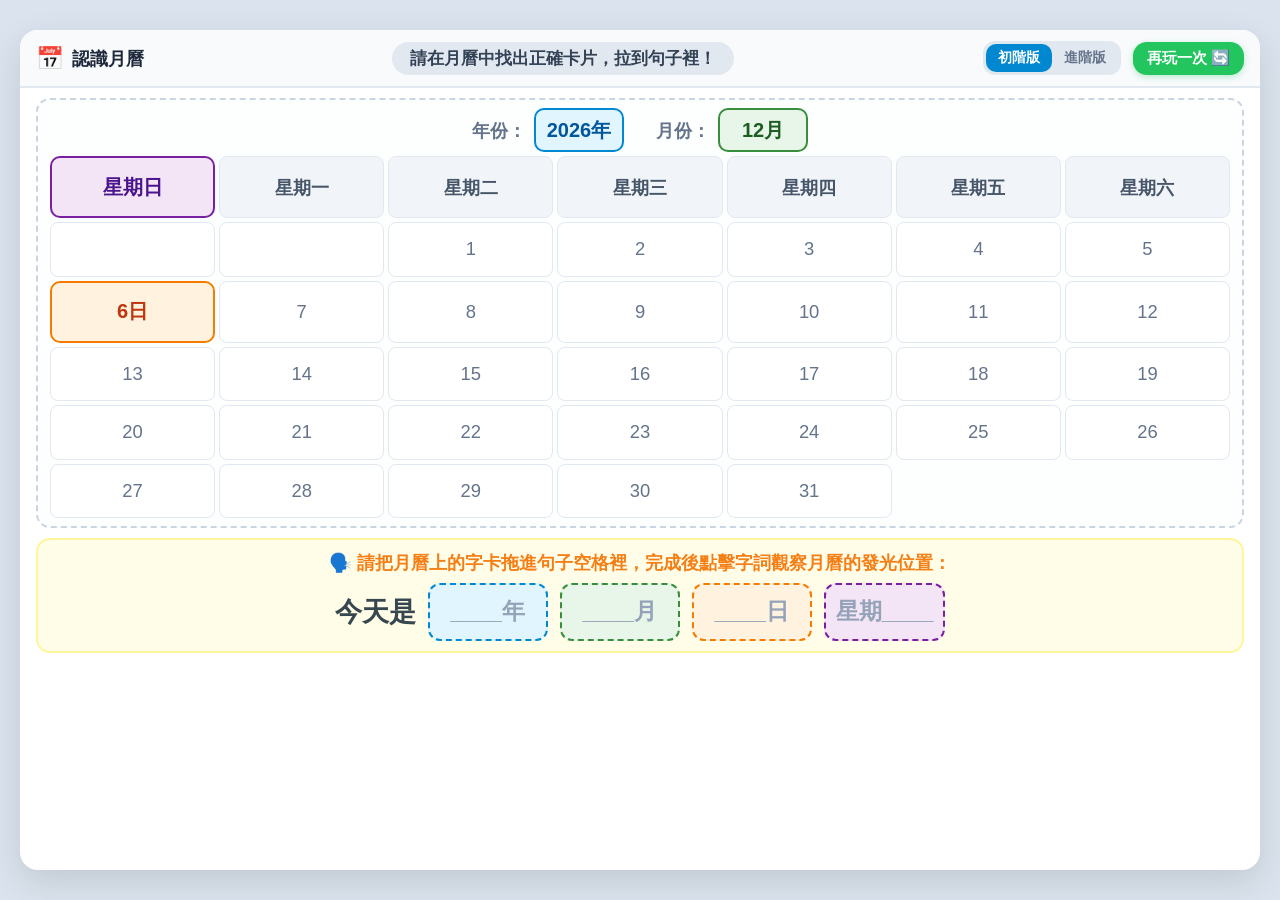
==== index.html @ 3676c081 "Update index.html" ====
<!DOCTYPE html>
<html lang="zh-Hant">
<head>
  <meta charset="UTF-8">
  <meta name="viewport" content="width=device-width, initial-scale=1.0, maximum-scale=1.0, user-scalable=no">
  <title>認識月曆</title>
  <link rel="stylesheet" href="style.css">
</head>
<body>
  <div class="game-container">
    <!-- 頂部導航列 -->
    <header class="top-bar">
      <div class="header-title-wrap">
        <span class="header-icon">📅</span>
        <h1 class="header-title">認識月曆</h1>
      </div>
      <div id="feedback-banner" class="feedback-banner" aria-live="polite">
        請在月曆中找出正確卡片，拉到句子裡！
      </div>
      <div class="header-actions">
        <div class="mode-switch-wrap">
          <button id="btn-mode-easy" class="btn-mode active">初階版</button>
          <button id="btn-mode-hard" class="btn-mode">進階版</button>
        </div>
        <button id="btn-restart" class="btn-restart-top">再玩一次 🔄</button>
      </div>
    </header>

    <!-- 主遊戲舞台 -->
    <main class="main-content">
      <!-- 上半部：放大版月曆 -->
      <section class="calendar-section">
        <div class="calendar-plate">
          <div class="cal-top-row">
            <div class="cal-slot-item">
              <span class="slot-label-text">年份：</span>
              <div class="source-card card-year" id="card-year" data-type="year"></div>
            </div>
            <div class="cal-slot-item">
              <span class="slot-label-text">月份：</span>
              <div class="source-card card-month" id="card-month" data-type="month"></div>
            </div>
          </div>

          <div class="cal-grid" id="cal-grid"></div>
        </div>
      </section>

      <!-- 下半部：句子 (放大25%) 與 心情 (放大30%) -->
      <section class="bottom-section">
        <!-- 句子填空列 (放大25%) -->
        <div class="sentence-box">
          <div class="sentence-guide" id="sentence-guide-txt">
            🗣️ 請把月曆上的字卡拖進句子空格裡，完成後點擊字詞觀察月曆的發光位置：
          </div>
          <div class="sentence-row">
            <span class="sentence-prefix">今天是</span>
            <div class="sentence-slot slot-year" id="target-year" data-type="year">____年</div>
            <div class="sentence-slot slot-month" id="target-month" data-type="month">____月</div>
            <div class="sentence-slot slot-day" id="target-day" data-type="day">____日</div>
            <div class="sentence-slot slot-weekday" id="target-weekday" data-type="weekday">星期____</div>
          </div>
        </div>

        <!-- 心情互動區 (放大30%，保留畫面供分享) -->
        <div class="mood-box hidden" id="mood-section">
          <div class="mood-question" id="mood-prompt-title">💖 今天的心情怎麼樣？請把情緒卡片拉到當天的月曆格子中：</div>
          <div class="mood-deck" id="mood-deck"></div>
        </div>
      </section>
    </main>
  </div>

  <script src="script.js"></script>
</body>
</html>
---- style.css ----
* {
  box-sizing: border-box;
  margin: 0;
  padding: 0;
  user-select: none;
  -webkit-user-select: none;
  font-family: -apple-system, BlinkMacSystemFont, "PingFang TC", "Microsoft JhengHei", sans-serif;
}

:root {
  --c-year-bg: #e1f5fe;
  --c-year-border: #0288d1;
  --c-year-txt: #01579b;

  --c-month-bg: #e8f5e9;
  --c-month-border: #388e3c;
  --c-month-txt: #1b5e20;

  --c-day-bg: #fff3e0;
  --c-day-border: #f57c00;
  --c-day-txt: #bf360c;

  --c-weekday-bg: #f3e5f5;
  --c-weekday-border: #7b1fa2;
  --c-weekday-txt: #4a148c;
}

body {
  background-color: #dbe4ee;
  color: #2c3e50;
  width: 100vw;
  height: 100vh;
  overflow: hidden;
  display: flex;
  justify-content: center;
  align-items: center;
  touch-action: manipulation;
}

/* iPad 橫向主容器 */
.game-container {
  width: 100vw;
  height: 100vh;
  max-width: 1240px;
  max-height: 840px;
  background: #ffffff;
  border-radius: 18px;
  box-shadow: 0 12px 35px rgba(0, 0, 0, 0.12);
  display: flex;
  flex-direction: column;
  overflow: hidden;
}

/* 頂部列 */
.top-bar {
  height: 58px;
  background: #f8fafc;
  border-bottom: 2px solid #e2e8f0;
  display: flex;
  align-items: center;
  justify-content: space-between;
  padding: 0 16px;
}

.header-title-wrap {
  display: flex;
  align-items: center;
  gap: 8px;
}

.header-icon { font-size: 1.4rem; }
.header-title { font-size: 1.15rem; color: #1e293b; }

.feedback-banner {
  font-size: 1.05rem;
  font-weight: bold;
  padding: 5px 18px;
  border-radius: 18px;
  background: #e2e8f0;
  color: #334155;
  transition: all 0.2s ease;
}

.feedback-banner.try-again {
  background: #ffebee;
  color: #d32f2f;
  border: 1.5px solid #ffcdd2;
}

.feedback-banner.step-correct {
  background: #e8f5e9;
  color: #2e7d32;
  border: 1.5px solid #c8e6c9;
}

.header-actions {
  display: flex;
  align-items: center;
  gap: 12px;
}

.mode-switch-wrap {
  display: flex;
  background: #e2e8f0;
  border-radius: 12px;
  padding: 3px;
}

.btn-mode {
  border: none;
  background: transparent;
  padding: 5px 12px;
  border-radius: 10px;
  font-size: 0.85rem;
  font-weight: bold;
  color: #64748b;
  cursor: pointer;
}

.btn-mode.active {
  background: #0288d1;
  color: #ffffff;
}

.btn-restart-top {
  background: #22c55e;
  color: white;
  border: none;
  font-size: 0.95rem;
  font-weight: bold;
  padding: 6px 14px;
  border-radius: 14px;
  cursor: pointer;
  box-shadow: 0 2px 6px rgba(34, 197, 94, 0.3);
}

.btn-restart-top:active { transform: scale(0.95); }

/* 主內容區域 */
.main-content {
  flex: 1;
  display: flex;
  flex-direction: column;
  padding: 10px 16px;
  gap: 10px;
  height: calc(100% - 58px);
}

/* 放大月曆 */
.calendar-section {
  flex: 2.8;
  background: #fdfefe;
  border: 2px dashed #cbd5e1;
  border-radius: 14px;
  padding: 8px 12px;
  display: flex;
  flex-direction: column;
}

.calendar-plate {
  height: 100%;
  display: flex;
  flex-direction: column;
  justify-content: space-between;
}

.cal-top-row {
  display: flex;
  justify-content: center;
  align-items: center;
  gap: 32px;
}

.cal-slot-item {
  display: flex;
  align-items: center;
  gap: 8px;
}

.slot-label-text {
  font-size: 1.15rem;
  font-weight: bold;
  color: #64748b;
}

.cal-grid {
  display: grid;
  grid-template-columns: repeat(7, 1fr);
  gap: 4px;
  flex: 1;
  margin-top: 4px;
}

.grid-cell {
  background: #ffffff;
  border: 1px solid #e2e8f0;
  border-radius: 8px;
  display: flex;
  align-items: center;
  justify-content: center;
  font-size: 1.15rem;
  color: #64748b;
  min-height: 36px;
  transition: all 0.2s;
}

.grid-cell.week-header {
  background: #f1f5f9;
  font-weight: bold;
  color: #475569;
  min-height: 28px;
}

/* 月曆上的待選字卡 */
.source-card {
  min-width: 90px;
  min-height: 44px;
  border: 2.5px solid #94a3b8;
  background: #ffffff;
  border-radius: 10px;
  display: flex;
  align-items: center;
  justify-content: center;
  font-size: 1.25rem;
  font-weight: bold;
  color: #1e293b;
  cursor: grab;
  touch-action: none;
  padding: 2px 10px;
  transition: all 0.2s ease;
}

.source-card.card-weekday, .source-card.card-day {
  min-width: unset;
  width: 100%;
  height: 100%;
}

.easy-mode .card-year { background: var(--c-year-bg); border-color: var(--c-year-border); color: var(--c-year-txt); }
.easy-mode .card-month { background: var(--c-month-bg); border-color: var(--c-month-border); color: var(--c-month-txt); }
.easy-mode .card-day { background: var(--c-day-bg); border-color: var(--c-day-border); color: var(--c-day-txt); }
.easy-mode .card-weekday { background: var(--c-weekday-bg); border-color: var(--c-weekday-border); color: var(--c-weekday-txt); }

.source-card:active, .source-card.dragging {
  cursor: grabbing;
  transform: scale(1.08);
  opacity: 0.9;
}

.source-card.selected-tap { outline: 3px solid #ff9800; }
.source-card.placed { opacity: 0.25; pointer-events: none; border-style: dashed; }

/* 當天格子作為心情放置槽 */
.grid-cell.today-slot {
  border: 2.5px dashed #ff9800;
  background: #fff8e1;
  font-weight: bold;
  color: #d84315;
  cursor: pointer;
  flex-direction: column;
}

.grid-cell.today-slot.drag-over {
  background: #ffe082;
  transform: scale(1.05);
}

.grid-cell.today-slot.mood-filled {
  border: 2.5px solid #4caf50;
  background: #e8f5e9;
}

/* ===================================================
   核心修正：高強度發光閃爍動畫 (Pulse Flash)
   =================================================== */
.flash-focus {
  animation: pulseSlotHighlight 0.6s infinite alternate ease-in-out !important;
  opacity: 1 !important;
  z-index: 100 !important;
  box-shadow: 0 0 22px #ff6d00, 0 0 35px #ffa000 !important;
  border: 3.5px solid #ff6d00 !important;
  background-color: #fff9c4 !important;
  transform: scale(1.12) !important;
}

@keyframes pulseSlotHighlight {
  0% { transform: scale(1.04); box-shadow: 0 0 14px #ff9800; }
  100% { transform: scale(1.15); box-shadow: 0 0 28px #ff6d00, 0 0 40px #ffb300; }
}

/* 下方區域 */
.bottom-section {
  flex: 2.2;
  display: flex;
  flex-direction: column;
  gap: 8px;
}

/* 句子區域 (放大25%) */
.sentence-box {
  background: #fffde7;
  border: 2.5px solid #fff59d;
  border-radius: 14px;
  padding: 10px 14px;
  text-align: center;
}

.sentence-guide {
  font-size: 1.15rem;
  font-weight: bold;
  color: #f57f17;
  margin-bottom: 8px;
}

.sentence-row {
  display: flex;
  align-items: center;
  justify-content: center;
  gap: 12px;
  flex-wrap: wrap;
}

.sentence-prefix {
  font-size: 1.7rem;
  font-weight: bold;
  color: #37474f;
}

.sentence-slot {
  min-width: 120px;
  min-height: 58px;
  border: 2.5px dashed #94a3b8;
  background: #ffffff;
  border-radius: 12px;
  display: flex;
  align-items: center;
  justify-content: center;
  font-size: 1.45rem;
  font-weight: bold;
  color: #94a3b8;
  cursor: pointer;
  padding: 0 10px;
  transition: transform 0.15s;
}

.easy-mode #target-year { background: var(--c-year-bg); border-color: var(--c-year-border); }
.easy-mode #target-month { background: var(--c-month-bg); border-color: var(--c-month-border); }
.easy-mode #target-day { background: var(--c-day-bg); border-color: var(--c-day-border); }
.easy-mode #target-weekday { background: var(--c-weekday-bg); border-color: var(--c-weekday-border); }

.sentence-slot.filled {
  border-style: solid;
  border-width: 3px;
  color: #1e293b !important;
  background: #ffffff !important;
}

.sentence-slot.filled:active {
  transform: scale(0.95);
}

/* 心情互動區 (放大30%) */
.mood-box {
  background: #fdf2e9;
  border: 2.5px solid #fed7aa;
  border-radius: 14px;
  padding: 10px 14px;
  display: flex;
  flex-direction: column;
  align-items: center;
}

.mood-question {
  font-size: 1.25rem;
  font-weight: bold;
  color: #c2410c;
  margin-bottom: 8px;
}

.mood-deck {
  display: flex;
  gap: 12px;
  flex-wrap: wrap;
  justify-content: center;
  width: 100%;
}

.mood-card {
  min-height: 58px;
  background: #ffffff;
  border: 2.5px solid #fdba74;
  border-radius: 14px;
  padding: 6px 14px;
  display: flex;
  align-items: center;
  gap: 8px;
  font-size: 1.38rem;
  font-weight: bold;
  color: #334155;
  cursor: grab;
  touch-action: none;
  box-shadow: 0 3px 8px rgba(0,0,0,0.06);
}

.mood-card .mood-emoji { font-size: 1.8rem; }
.mood-card:active, .mood-card.dragging { cursor: grabbing; transform: scale(1.06); }
.mood-card.selected-tap { outline: 4px solid #ff9800; }

.hidden { display: none !important; }
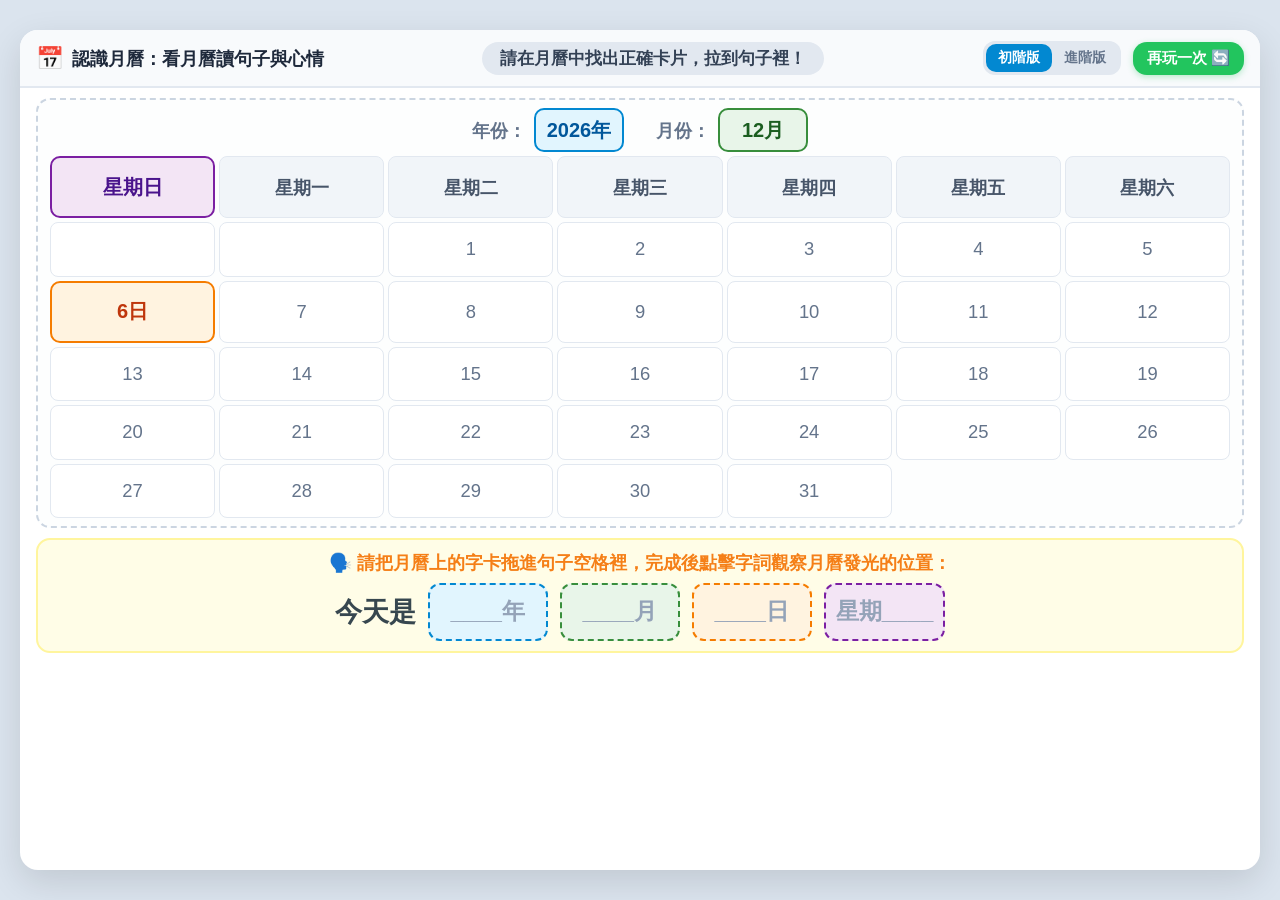
==== commit 830276ab: "Update index.html" ====
--- a/index.html
+++ b/index.html
@@ -12,7 +12,7 @@
     <header class="top-bar">
       <div class="header-title-wrap">
         <span class="header-icon">📅</span>
-        <h1 class="header-title">認識月曆</h1>
+        <h1 class="header-title">認識月曆：看月曆讀句子與心情</h1>
       </div>
       <div id="feedback-banner" class="feedback-banner" aria-live="polite">
         請在月曆中找出正確卡片，拉到句子裡！
@@ -46,12 +46,12 @@
         </div>
       </section>
 
-      <!-- 下半部：句子 (放大25%) 與 心情 (放大30%) -->
+      <!-- 下半部：句子與心情互動區 -->
       <section class="bottom-section">
         <!-- 句子填空列 (放大25%) -->
         <div class="sentence-box">
           <div class="sentence-guide" id="sentence-guide-txt">
-            🗣️ 請把月曆上的字卡拖進句子空格裡，完成後點擊字詞觀察月曆的發光位置：
+            🗣️ 請把月曆上的字卡拖進句子空格裡，完成後點擊字詞觀察月曆發光的位置：
           </div>
           <div class="sentence-row">
             <span class="sentence-prefix">今天是</span>
@@ -62,9 +62,9 @@
           </div>
         </div>
 
-        <!-- 心情互動區 (放大30%，保留畫面供分享) -->
+        <!-- 心情互動區 (點擊即選取，放大30%) -->
         <div class="mood-box hidden" id="mood-section">
-          <div class="mood-question" id="mood-prompt-title">💖 今天的心情怎麼樣？請把情緒卡片拉到當天的月曆格子中：</div>
+          <div class="mood-question" id="mood-prompt-title">💖 今天的心情怎麼樣？請點選下方的心情卡片：</div>
           <div class="mood-deck" id="mood-deck"></div>
         </div>
       </section>
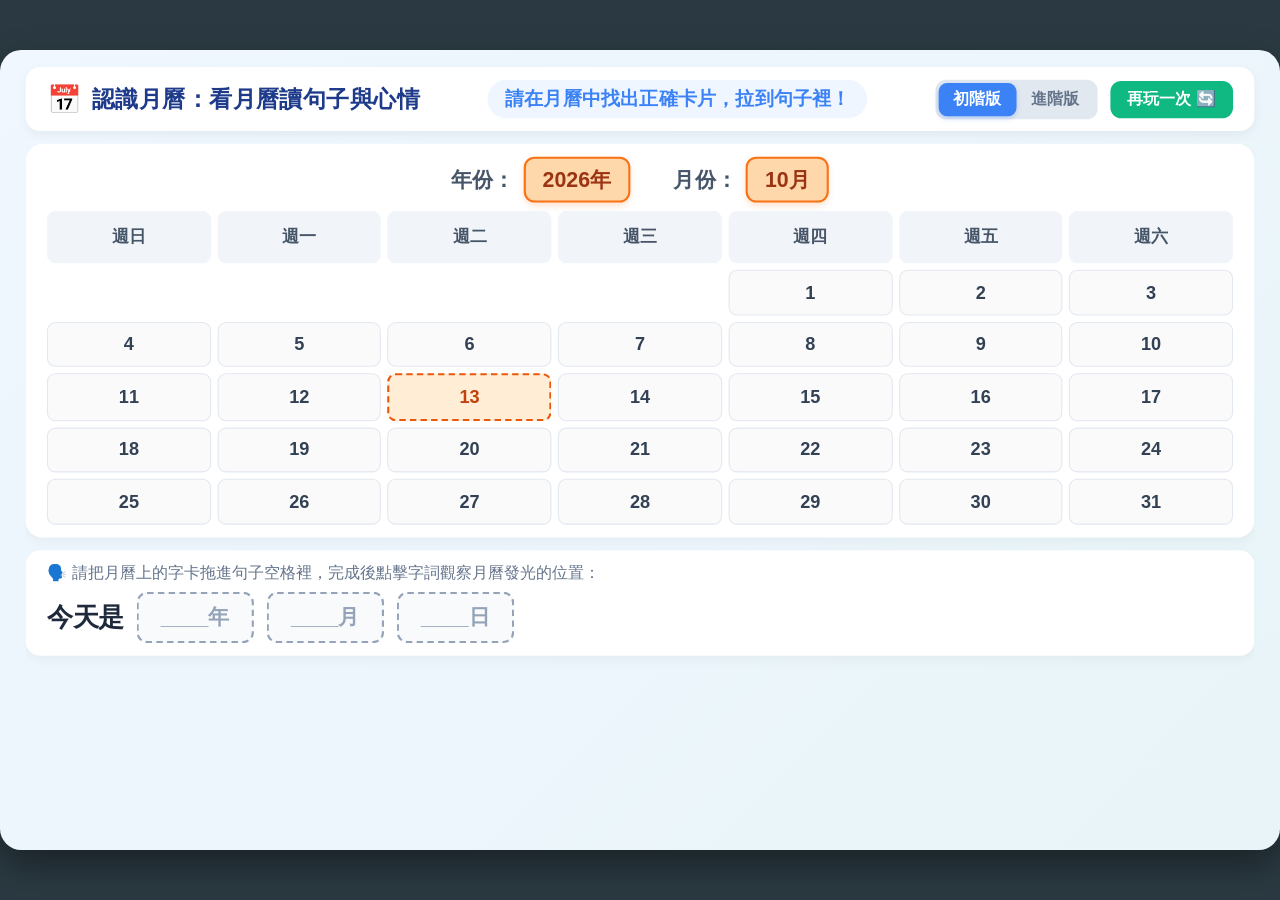
==== commit 89490699: "Update index.html" ====
--- a/index.html
+++ b/index.html
@@ -2,73 +2,416 @@
 <html lang="zh-Hant">
 <head>
   <meta charset="UTF-8">
-  <meta name="viewport" content="width=device-width, initial-scale=1.0, maximum-scale=1.0, user-scalable=no">
+  <meta name="viewport" content="width=device-width, initial-scale=1.0, maximum-scale=1.0, user-scalable=no, viewport-fit=cover">
   <title>認識月曆</title>
-  <link rel="stylesheet" href="style.css">
+  <style>
+    /* 1. 全域重設與背景 */
+    * {
+      box-sizing: border-box;
+      margin: 0;
+      padding: 0;
+      user-select: none;
+      -webkit-user-select: none;
+      font-family: -apple-system, BlinkMacSystemFont, "Segoe UI", Roboto, "Microsoft JhengHei", "微軟正黑體", sans-serif;
+    }
+
+    html, body {
+      width: 100vw;
+      height: 100vh;
+      overflow: hidden;
+      background-color: #2b3a42; /* 外圍底色 */
+    }
+
+    /* 2. 視窗等比例縮放容器 */
+    .game-scaler {
+      width: 100vw;
+      height: 100vh;
+      display: flex;
+      align-items: center;
+      justify-content: center;
+      overflow: hidden;
+    }
+
+    .game-container {
+      width: 1200px;
+      height: 750px;
+      min-width: 1200px;
+      min-height: 750px;
+      transform-origin: center center;
+      background: linear-gradient(135deg, #f0f7ff 0%, #e8f4f8 100%);
+      border-radius: 20px;
+      box-shadow: 0 15px 35px rgba(0, 0, 0, 0.4);
+      display: flex;
+      flex-direction: column;
+      padding: 16px 24px;
+      color: #333;
+    }
+
+    /* 3. 頂部工具列 */
+    .top-bar {
+      display: flex;
+      align-items: center;
+      justify-content: space-between;
+      height: 60px;
+      background: #ffffff;
+      padding: 0 20px;
+      border-radius: 14px;
+      box-shadow: 0 4px 10px rgba(0, 0, 0, 0.05);
+      margin-bottom: 12px;
+    }
+
+    .header-title-wrap {
+      display: flex;
+      align-items: center;
+      gap: 10px;
+    }
+    .header-icon { font-size: 26px; }
+    .header-title { font-size: 22px; font-weight: 700; color: #1e3a8a; }
+
+    .feedback-banner {
+      font-size: 18px;
+      font-weight: 600;
+      color: #3b82f6;
+      background: #eff6ff;
+      padding: 6px 16px;
+      border-radius: 20px;
+    }
+
+    .header-actions {
+      display: flex;
+      align-items: center;
+      gap: 12px;
+    }
+
+    .mode-switch-wrap {
+      display: flex;
+      background: #e2e8f0;
+      padding: 3px;
+      border-radius: 10px;
+    }
+
+    .btn-mode {
+      border: none;
+      background: transparent;
+      padding: 6px 14px;
+      border-radius: 8px;
+      font-size: 15px;
+      font-weight: 600;
+      cursor: pointer;
+      color: #64748b;
+    }
+    .btn-mode.active {
+      background: #3b82f6;
+      color: #fff;
+      box-shadow: 0 2px 5px rgba(59, 130, 246, 0.3);
+    }
+
+    .btn-restart-top {
+      border: none;
+      background: #10b981;
+      color: #fff;
+      padding: 8px 16px;
+      border-radius: 10px;
+      font-size: 15px;
+      font-weight: 600;
+      cursor: pointer;
+    }
+
+    /* 4. 主內容區域佈局 */
+    .main-content {
+      flex: 1;
+      display: flex;
+      flex-direction: column;
+      gap: 12px;
+      overflow: hidden;
+    }
+
+    /* 上半部：月曆區 */
+    .calendar-section {
+      flex: 1.3;
+      background: #ffffff;
+      border-radius: 16px;
+      padding: 12px 20px;
+      box-shadow: 0 4px 12px rgba(0, 0, 0, 0.04);
+      display: flex;
+      flex-direction: column;
+    }
+
+    .cal-plate {
+      display: flex;
+      flex-direction: column;
+      height: 100%;
+    }
+
+    .cal-top-row {
+      display: flex;
+      justify-content: center;
+      align-items: center;
+      gap: 40px;
+      margin-bottom: 8px;
+    }
+
+    .cal-slot-item {
+      display: flex;
+      align-items: center;
+      gap: 8px;
+      font-size: 20px;
+      font-weight: bold;
+      color: #475569;
+    }
+
+    /* 月曆格 Grid 佈局（關鍵：一行 7 格） */
+    .cal-grid {
+      display: grid;
+      grid-template-columns: repeat(7, 1fr);
+      grid-gap: 6px;
+      flex: 1;
+      align-content: stretch;
+    }
+
+    .cal-header-cell {
+      background: #f1f5f9;
+      color: #475569;
+      font-weight: 700;
+      font-size: 16px;
+      display: flex;
+      align-items: center;
+      justify-content: center;
+      border-radius: 8px;
+      padding: 4px 0;
+    }
+
+    .cal-cell {
+      background: #fafafa;
+      border: 1px solid #e2e8f0;
+      border-radius: 8px;
+      display: flex;
+      align-items: center;
+      justify-content: center;
+      font-size: 17px;
+      font-weight: 600;
+      color: #334155;
+    }
+
+    .cal-cell.empty {
+      background: transparent;
+      border: none;
+    }
+
+    /* 可拖拉的卡片樣式 */
+    .source-card, .target-day-cell, [draggable="true"] {
+      cursor: grab;
+      touch-action: none;
+    }
+
+    .source-card {
+      background: #fed7aa;
+      color: #9a3412;
+      padding: 6px 16px;
+      border-radius: 10px;
+      font-size: 20px;
+      font-weight: 800;
+      border: 2px solid #f97316;
+      box-shadow: 0 3px 6px rgba(249, 115, 22, 0.2);
+    }
+
+    .target-day-cell {
+      background: #ffedd5 !important;
+      color: #c2410c !important;
+      border: 2px dashed #ea580c !important;
+      font-weight: 800;
+    }
+
+    /* 發光動畫效果 */
+    .glow-focus {
+      outline: 3px solid #f59e0b !important;
+      background-color: #fef08a !important;
+      box-shadow: 0 0 16px #f59e0b !important;
+      animation: pulse 1s infinite alternate;
+    }
+
+    @keyframes pulse {
+      from { transform: scale(1); }
+      to { transform: scale(1.06); }
+    }
+
+    /* 下半部：填空與心情區 */
+    .bottom-section {
+      flex: 1;
+      display: flex;
+      flex-direction: column;
+      gap: 10px;
+    }
+
+    .sentence-box {
+      background: #ffffff;
+      border-radius: 14px;
+      padding: 12px 20px;
+      box-shadow: 0 4px 10px rgba(0, 0, 0, 0.04);
+    }
+
+    .sentence-guide {
+      font-size: 15px;
+      color: #64748b;
+      margin-bottom: 8px;
+    }
+
+    .sentence-row {
+      display: flex;
+      align-items: center;
+      gap: 12px;
+      font-size: 24px;
+      font-weight: 700;
+      color: #1e293b;
+    }
+
+    .sentence-slot {
+      min-width: 110px;
+      height: 48px;
+      border: 2px dashed #94a3b8;
+      background: #f8fafc;
+      border-radius: 10px;
+      display: flex;
+      align-items: center;
+      justify-content: center;
+      color: #94a3b8;
+      font-size: 20px;
+      padding: 0 10px;
+      cursor: pointer;
+      transition: all 0.2s ease;
+    }
+
+    .sentence-slot.slot-hover {
+      background: #e0f2fe;
+      border-color: #0284c7;
+    }
+
+    .sentence-slot.slot-filled {
+      background: #dcfce7;
+      border: 2px solid #22c55e;
+      color: #15803d;
+      font-weight: 800;
+    }
+
+    .sentence-slot.slot-error {
+      background: #fee2e2;
+      border-color: #ef4444;
+    }
+
+    /* 心情互動區 */
+    .mood-box {
+      background: #ffffff;
+      border-radius: 14px;
+      padding: 10px 20px;
+      box-shadow: 0 4px 10px rgba(0, 0, 0, 0.04);
+      display: flex;
+      align-items: center;
+      justify-content: space-between;
+    }
+
+    .mood-box.hidden {
+      display: none;
+    }
+
+    .mood-question {
+      font-size: 17px;
+      font-weight: 700;
+      color: #be185d;
+    }
+
+    .mood-deck {
+      display: flex;
+      gap: 12px;
+    }
+
+    .mood-card {
+      border: 2px solid #fbcfe8;
+      background: #fff;
+      padding: 6px 16px;
+      border-radius: 12px;
+      cursor: pointer;
+      display: flex;
+      align-items: center;
+      gap: 6px;
+      font-size: 16px;
+      font-weight: bold;
+      color: #831843;
+      transition: transform 0.15s ease;
+    }
+
+    .mood-card:hover, .mood-card.selected {
+      background: #fdf2f8;
+      border-color: #db2777;
+      transform: scale(1.05);
+    }
+  </style>
 </head>
 <body>
-  <div class="game-container">
-    <!-- 頂部導航列 -->
-    <header class="top-bar">
-      <div class="header-title-wrap">
-        <span class="header-icon">📅</span>
-        <h1 class="header-title">認識月曆：看月曆讀句子與心情</h1>
-      </div>
-      <div id="feedback-banner" class="feedback-banner" aria-live="polite">
-        請在月曆中找出正確卡片，拉到句子裡！
-      </div>
-      <div class="header-actions">
-        <div class="mode-switch-wrap">
-          <button id="btn-mode-easy" class="btn-mode active">初階版</button>
-          <button id="btn-mode-hard" class="btn-mode">進階版</button>
+  <!-- 外層自適應舞台 -->
+  <div id="game-scaler" class="game-scaler">
+    <div class="game-container" id="game-container">
+      
+      <!-- 頂部導航列 -->
+      <header class="top-bar">
+        <div class="header-title-wrap">
+          <span class="header-icon">📅</span>
+          <h1 class="header-title">認識月曆：看月曆讀句子與心情</h1>
         </div>
-        <button id="btn-restart" class="btn-restart-top">再玩一次 🔄</button>
-      </div>
-    </header>
-
-    <!-- 主遊戲舞台 -->
-    <main class="main-content">
-      <!-- 上半部：放大版月曆 -->
-      <section class="calendar-section">
-        <div class="calendar-plate">
-          <div class="cal-top-row">
-            <div class="cal-slot-item">
-              <span class="slot-label-text">年份：</span>
-              <div class="source-card card-year" id="card-year" data-type="year"></div>
+        <div id="feedback-banner" class="feedback-banner" aria-live="polite">
+          請在月曆中找出正確卡片，拉到句子裡！
+        </div>
+        <div class="header-actions">
+          <div class="mode-switch-wrap">
+            <button id="btn-mode-easy" class="btn-mode active">初階版</button>
+            <button id="btn-mode-hard" class="btn-mode">進階版</button>
+          </div>
+          <button id="btn-restart" class="btn-restart-top">再玩一次 🔄</button>
+        </div>
+      </header>
+
+      <!-- 主遊戲舞台 -->
+      <main class="main-content">
+        <!-- 上半部：月曆區 -->
+        <section class="calendar-section">
+          <div class="cal-plate">
+            <div class="cal-top-row">
+              <div class="cal-slot-item">
+                <span class="slot-label-text">年份：</span>
+                <div class="source-card" id="card-year" data-type="year"></div>
+              </div>
+              <div class="cal-slot-item">
+                <span class="slot-label-text">月份：</span>
+                <div class="source-card" id="card-month" data-type="month"></div>
+              </div>
             </div>
-            <div class="cal-slot-item">
-              <span class="slot-label-text">月份：</span>
-              <div class="source-card card-month" id="card-month" data-type="month"></div>
+
+            <div class="cal-grid" id="cal-grid"></div>
+          </div>
+        </section>
+
+        <!-- 下半部：句子與心情互動區 -->
+        <section class="bottom-section">
+          <div class="sentence-box">
+            <div class="sentence-guide" id="sentence-guide-txt">
+              🗣️ 請把月曆上的字卡拖進句子空格裡，完成後點擊字詞觀察月曆發光的位置：
+            </div>
+            <div class="sentence-row">
+              <span class="sentence-prefix">今天是</span>
+              <div class="sentence-slot" id="target-year" data-type="year">____年</div>
+              <div class="sentence-slot" id="target-month" data-type="month">____月</div>
+              <div class="sentence-slot" id="target-day" data-type="day">____日</div>
+              <div class="sentence-slot" id="target-weekday" data-type="weekday">星期____</div>
             </div>
           </div>
 
-          <div class="cal-grid" id="cal-grid"></div>
-        </div>
-      </section>
-
-      <!-- 下半部：句子與心情互動區 -->
-      <section class="bottom-section">
-        <!-- 句子填空列 (放大25%) -->
-        <div class="sentence-box">
-          <div class="sentence-guide" id="sentence-guide-txt">
-            🗣️ 請把月曆上的字卡拖進句子空格裡，完成後點擊字詞觀察月曆發光的位置：
+          <div class="mood-box hidden" id="mood-section">
+            <div class="mood-question" id="mood-prompt-title">💖 今天的心情怎麼樣？請點選下方的心情卡片：</div>
+            <div class="mood-deck" id="mood-deck"></div>
           </div>
-          <div class="sentence-row">
-            <span class="sentence-prefix">今天是</span>
-            <div class="sentence-slot slot-year" id="target-year" data-type="year">____年</div>
-            <div class="sentence-slot slot-month" id="target-month" data-type="month">____月</div>
-            <div class="sentence-slot slot-day" id="target-day" data-type="day">____日</div>
-            <div class="sentence-slot slot-weekday" id="target-weekday" data-type="weekday">星期____</div>
-          </div>
-        </div>
-
-        <!-- 心情互動區 (點擊即選取，放大30%) -->
-        <div class="mood-box hidden" id="mood-section">
-          <div class="mood-question" id="mood-prompt-title">💖 今天的心情怎麼樣？請點選下方的心情卡片：</div>
-          <div class="mood-deck" id="mood-deck"></div>
-        </div>
-      </section>
-    </main>
+        </section>
+      </main>
+
+    </div>
   </div>
 
   <script src="script.js"></script>
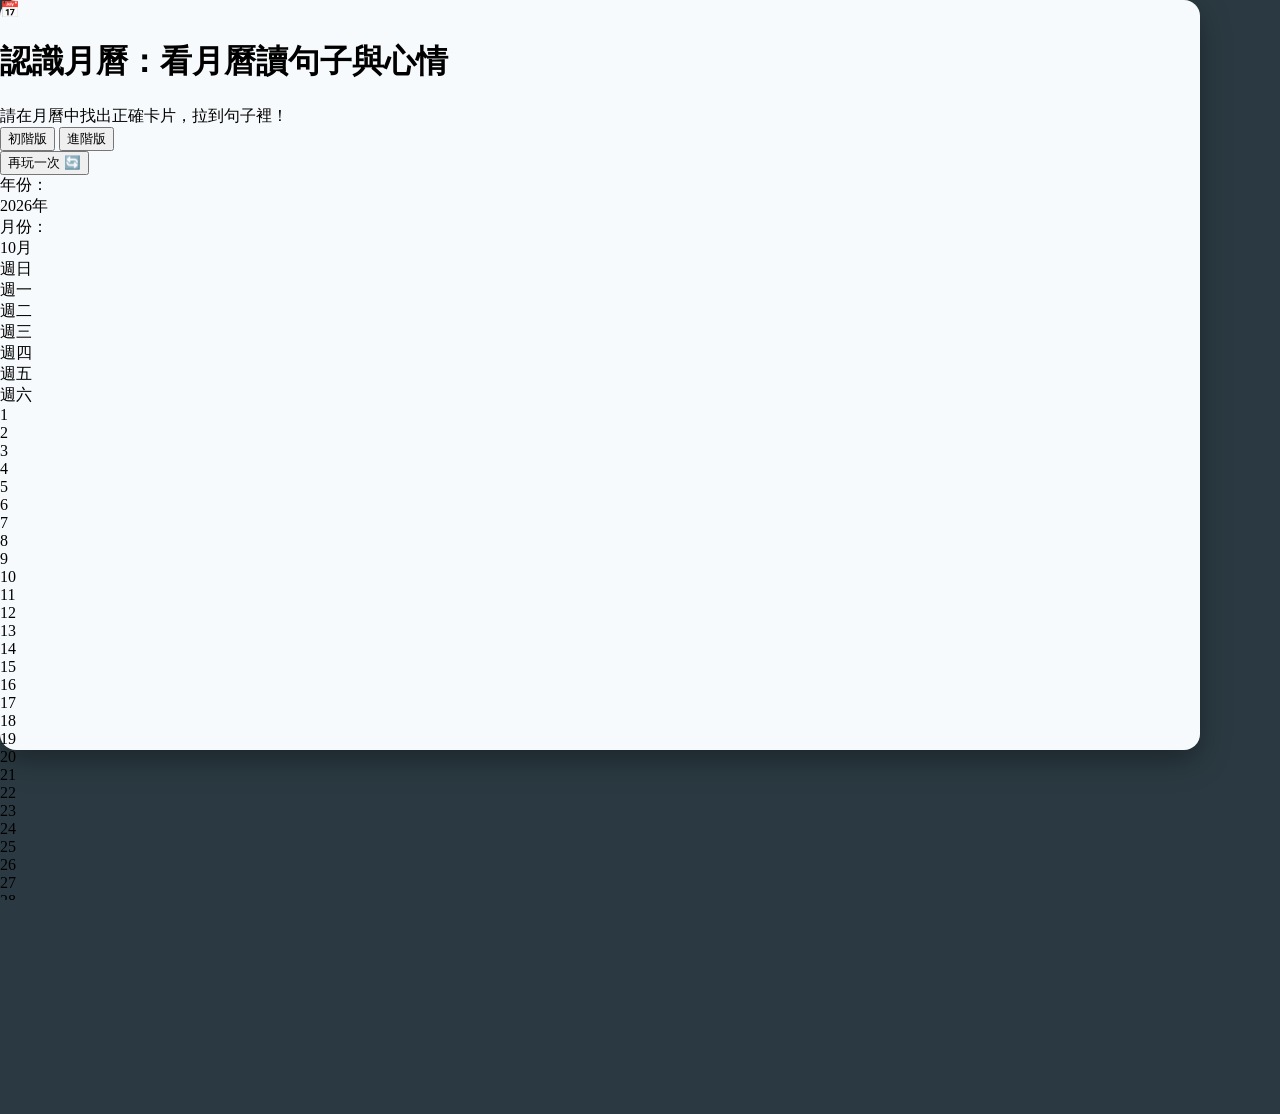
==== commit 3ddfaea0: "Update index.html" ====
--- a/index.html
+++ b/index.html
@@ -2,416 +2,73 @@
 <html lang="zh-Hant">
 <head>
   <meta charset="UTF-8">
-  <meta name="viewport" content="width=device-width, initial-scale=1.0, maximum-scale=1.0, user-scalable=no, viewport-fit=cover">
-  <title>認識月曆</title>
-  <style>
-    /* 1. 全域重設與背景 */
-    * {
-      box-sizing: border-box;
-      margin: 0;
-      padding: 0;
-      user-select: none;
-      -webkit-user-select: none;
-      font-family: -apple-system, BlinkMacSystemFont, "Segoe UI", Roboto, "Microsoft JhengHei", "微軟正黑體", sans-serif;
-    }
-
-    html, body {
-      width: 100vw;
-      height: 100vh;
-      overflow: hidden;
-      background-color: #2b3a42; /* 外圍底色 */
-    }
-
-    /* 2. 視窗等比例縮放容器 */
-    .game-scaler {
-      width: 100vw;
-      height: 100vh;
-      display: flex;
-      align-items: center;
-      justify-content: center;
-      overflow: hidden;
-    }
-
-    .game-container {
-      width: 1200px;
-      height: 750px;
-      min-width: 1200px;
-      min-height: 750px;
-      transform-origin: center center;
-      background: linear-gradient(135deg, #f0f7ff 0%, #e8f4f8 100%);
-      border-radius: 20px;
-      box-shadow: 0 15px 35px rgba(0, 0, 0, 0.4);
-      display: flex;
-      flex-direction: column;
-      padding: 16px 24px;
-      color: #333;
-    }
-
-    /* 3. 頂部工具列 */
-    .top-bar {
-      display: flex;
-      align-items: center;
-      justify-content: space-between;
-      height: 60px;
-      background: #ffffff;
-      padding: 0 20px;
-      border-radius: 14px;
-      box-shadow: 0 4px 10px rgba(0, 0, 0, 0.05);
-      margin-bottom: 12px;
-    }
-
-    .header-title-wrap {
-      display: flex;
-      align-items: center;
-      gap: 10px;
-    }
-    .header-icon { font-size: 26px; }
-    .header-title { font-size: 22px; font-weight: 700; color: #1e3a8a; }
-
-    .feedback-banner {
-      font-size: 18px;
-      font-weight: 600;
-      color: #3b82f6;
-      background: #eff6ff;
-      padding: 6px 16px;
-      border-radius: 20px;
-    }
-
-    .header-actions {
-      display: flex;
-      align-items: center;
-      gap: 12px;
-    }
-
-    .mode-switch-wrap {
-      display: flex;
-      background: #e2e8f0;
-      padding: 3px;
-      border-radius: 10px;
-    }
-
-    .btn-mode {
-      border: none;
-      background: transparent;
-      padding: 6px 14px;
-      border-radius: 8px;
-      font-size: 15px;
-      font-weight: 600;
-      cursor: pointer;
-      color: #64748b;
-    }
-    .btn-mode.active {
-      background: #3b82f6;
-      color: #fff;
-      box-shadow: 0 2px 5px rgba(59, 130, 246, 0.3);
-    }
-
-    .btn-restart-top {
-      border: none;
-      background: #10b981;
-      color: #fff;
-      padding: 8px 16px;
-      border-radius: 10px;
-      font-size: 15px;
-      font-weight: 600;
-      cursor: pointer;
-    }
-
-    /* 4. 主內容區域佈局 */
-    .main-content {
-      flex: 1;
-      display: flex;
-      flex-direction: column;
-      gap: 12px;
-      overflow: hidden;
-    }
-
-    /* 上半部：月曆區 */
-    .calendar-section {
-      flex: 1.3;
-      background: #ffffff;
-      border-radius: 16px;
-      padding: 12px 20px;
-      box-shadow: 0 4px 12px rgba(0, 0, 0, 0.04);
-      display: flex;
-      flex-direction: column;
-    }
-
-    .cal-plate {
-      display: flex;
-      flex-direction: column;
-      height: 100%;
-    }
-
-    .cal-top-row {
-      display: flex;
-      justify-content: center;
-      align-items: center;
-      gap: 40px;
-      margin-bottom: 8px;
-    }
-
-    .cal-slot-item {
-      display: flex;
-      align-items: center;
-      gap: 8px;
-      font-size: 20px;
-      font-weight: bold;
-      color: #475569;
-    }
-
-    /* 月曆格 Grid 佈局（關鍵：一行 7 格） */
-    .cal-grid {
-      display: grid;
-      grid-template-columns: repeat(7, 1fr);
-      grid-gap: 6px;
-      flex: 1;
-      align-content: stretch;
-    }
-
-    .cal-header-cell {
-      background: #f1f5f9;
-      color: #475569;
-      font-weight: 700;
-      font-size: 16px;
-      display: flex;
-      align-items: center;
-      justify-content: center;
-      border-radius: 8px;
-      padding: 4px 0;
-    }
-
-    .cal-cell {
-      background: #fafafa;
-      border: 1px solid #e2e8f0;
-      border-radius: 8px;
-      display: flex;
-      align-items: center;
-      justify-content: center;
-      font-size: 17px;
-      font-weight: 600;
-      color: #334155;
-    }
-
-    .cal-cell.empty {
-      background: transparent;
-      border: none;
-    }
-
-    /* 可拖拉的卡片樣式 */
-    .source-card, .target-day-cell, [draggable="true"] {
-      cursor: grab;
-      touch-action: none;
-    }
-
-    .source-card {
-      background: #fed7aa;
-      color: #9a3412;
-      padding: 6px 16px;
-      border-radius: 10px;
-      font-size: 20px;
-      font-weight: 800;
-      border: 2px solid #f97316;
-      box-shadow: 0 3px 6px rgba(249, 115, 22, 0.2);
-    }
-
-    .target-day-cell {
-      background: #ffedd5 !important;
-      color: #c2410c !important;
-      border: 2px dashed #ea580c !important;
-      font-weight: 800;
-    }
-
-    /* 發光動畫效果 */
-    .glow-focus {
-      outline: 3px solid #f59e0b !important;
-      background-color: #fef08a !important;
-      box-shadow: 0 0 16px #f59e0b !important;
-      animation: pulse 1s infinite alternate;
-    }
-
-    @keyframes pulse {
-      from { transform: scale(1); }
-      to { transform: scale(1.06); }
-    }
-
-    /* 下半部：填空與心情區 */
-    .bottom-section {
-      flex: 1;
-      display: flex;
-      flex-direction: column;
-      gap: 10px;
-    }
-
-    .sentence-box {
-      background: #ffffff;
-      border-radius: 14px;
-      padding: 12px 20px;
-      box-shadow: 0 4px 10px rgba(0, 0, 0, 0.04);
-    }
-
-    .sentence-guide {
-      font-size: 15px;
-      color: #64748b;
-      margin-bottom: 8px;
-    }
-
-    .sentence-row {
-      display: flex;
-      align-items: center;
-      gap: 12px;
-      font-size: 24px;
-      font-weight: 700;
-      color: #1e293b;
-    }
-
-    .sentence-slot {
-      min-width: 110px;
-      height: 48px;
-      border: 2px dashed #94a3b8;
-      background: #f8fafc;
-      border-radius: 10px;
-      display: flex;
-      align-items: center;
-      justify-content: center;
-      color: #94a3b8;
-      font-size: 20px;
-      padding: 0 10px;
-      cursor: pointer;
-      transition: all 0.2s ease;
-    }
-
-    .sentence-slot.slot-hover {
-      background: #e0f2fe;
-      border-color: #0284c7;
-    }
-
-    .sentence-slot.slot-filled {
-      background: #dcfce7;
-      border: 2px solid #22c55e;
-      color: #15803d;
-      font-weight: 800;
-    }
-
-    .sentence-slot.slot-error {
-      background: #fee2e2;
-      border-color: #ef4444;
-    }
-
-    /* 心情互動區 */
-    .mood-box {
-      background: #ffffff;
-      border-radius: 14px;
-      padding: 10px 20px;
-      box-shadow: 0 4px 10px rgba(0, 0, 0, 0.04);
-      display: flex;
-      align-items: center;
-      justify-content: space-between;
-    }
-
-    .mood-box.hidden {
-      display: none;
-    }
-
-    .mood-question {
-      font-size: 17px;
-      font-weight: 700;
-      color: #be185d;
-    }
-
-    .mood-deck {
-      display: flex;
-      gap: 12px;
-    }
-
-    .mood-card {
-      border: 2px solid #fbcfe8;
-      background: #fff;
-      padding: 6px 16px;
-      border-radius: 12px;
-      cursor: pointer;
-      display: flex;
-      align-items: center;
-      gap: 6px;
-      font-size: 16px;
-      font-weight: bold;
-      color: #831843;
-      transition: transform 0.15s ease;
-    }
-
-    .mood-card:hover, .mood-card.selected {
-      background: #fdf2f8;
-      border-color: #db2777;
-      transform: scale(1.05);
-    }
-  </style>
+  <meta name="viewport" content="width=device-width, initial-scale=1.0, maximum-scale=1.0, user-scalable=no">
+  <title>認識月曆與心情 - 日曆小管家</title>
+  <link rel="stylesheet" href="style.css">
 </head>
 <body>
-  <!-- 外層自適應舞台 -->
-  <div id="game-scaler" class="game-scaler">
-    <div class="game-container" id="game-container">
-      
-      <!-- 頂部導航列 -->
-      <header class="top-bar">
-        <div class="header-title-wrap">
-          <span class="header-icon">📅</span>
-          <h1 class="header-title">認識月曆：看月曆讀句子與心情</h1>
+  <div class="game-container">
+    <!-- 頂部導航列 -->
+    <header class="top-bar">
+      <div class="header-title-wrap">
+        <span class="header-icon">📅</span>
+        <h1 class="header-title">認識月曆：看月曆讀句子與心情</h1>
+      </div>
+      <div id="feedback-banner" class="feedback-banner" aria-live="polite">
+        請在月曆中找出正確卡片，拉到句子裡！
+      </div>
+      <div class="header-actions">
+        <div class="mode-switch-wrap">
+          <button id="btn-mode-easy" class="btn-mode active">初階版</button>
+          <button id="btn-mode-hard" class="btn-mode">進階版</button>
         </div>
-        <div id="feedback-banner" class="feedback-banner" aria-live="polite">
-          請在月曆中找出正確卡片，拉到句子裡！
-        </div>
-        <div class="header-actions">
-          <div class="mode-switch-wrap">
-            <button id="btn-mode-easy" class="btn-mode active">初階版</button>
-            <button id="btn-mode-hard" class="btn-mode">進階版</button>
-          </div>
-          <button id="btn-restart" class="btn-restart-top">再玩一次 🔄</button>
-        </div>
-      </header>
+        <button id="btn-restart" class="btn-restart-top">再玩一次 🔄</button>
+      </div>
+    </header>
 
-      <!-- 主遊戲舞台 -->
-      <main class="main-content">
-        <!-- 上半部：月曆區 -->
-        <section class="calendar-section">
-          <div class="cal-plate">
-            <div class="cal-top-row">
-              <div class="cal-slot-item">
-                <span class="slot-label-text">年份：</span>
-                <div class="source-card" id="card-year" data-type="year"></div>
-              </div>
-              <div class="cal-slot-item">
-                <span class="slot-label-text">月份：</span>
-                <div class="source-card" id="card-month" data-type="month"></div>
-              </div>
+    <!-- 主遊戲舞台 -->
+    <main class="main-content">
+      <!-- 上半部：放大版月曆 -->
+      <section class="calendar-section">
+        <div class="calendar-plate">
+          <div class="cal-top-row">
+            <div class="cal-slot-item">
+              <span class="slot-label-text">年份：</span>
+              <div class="source-card card-year" id="card-year" data-type="year"></div>
             </div>
-
-            <div class="cal-grid" id="cal-grid"></div>
-          </div>
-        </section>
-
-        <!-- 下半部：句子與心情互動區 -->
-        <section class="bottom-section">
-          <div class="sentence-box">
-            <div class="sentence-guide" id="sentence-guide-txt">
-              🗣️ 請把月曆上的字卡拖進句子空格裡，完成後點擊字詞觀察月曆發光的位置：
-            </div>
-            <div class="sentence-row">
-              <span class="sentence-prefix">今天是</span>
-              <div class="sentence-slot" id="target-year" data-type="year">____年</div>
-              <div class="sentence-slot" id="target-month" data-type="month">____月</div>
-              <div class="sentence-slot" id="target-day" data-type="day">____日</div>
-              <div class="sentence-slot" id="target-weekday" data-type="weekday">星期____</div>
+            <div class="cal-slot-item">
+              <span class="slot-label-text">月份：</span>
+              <div class="source-card card-month" id="card-month" data-type="month"></div>
             </div>
           </div>
 
-          <div class="mood-box hidden" id="mood-section">
-            <div class="mood-question" id="mood-prompt-title">💖 今天的心情怎麼樣？請點選下方的心情卡片：</div>
-            <div class="mood-deck" id="mood-deck"></div>
+          <div class="cal-grid" id="cal-grid"></div>
+        </div>
+      </section>
+
+      <!-- 下半部：句子與心情互動區 -->
+      <section class="bottom-section">
+        <!-- 句子填空列 (放大25%) -->
+        <div class="sentence-box">
+          <div class="sentence-guide" id="sentence-guide-txt">
+            🗣️ 請把月曆上的字卡拖進句子空格裡，完成後點擊字詞觀察月曆發光：
           </div>
-        </section>
-      </main>
+          <div class="sentence-row">
+            <span class="sentence-prefix">今天是</span>
+            <div class="sentence-slot slot-year" id="target-year" data-type="year">____年</div>
+            <div class="sentence-slot slot-month" id="target-month" data-type="month">____月</div>
+            <div class="sentence-slot slot-day" id="target-day" data-type="day">____日</div>
+            <div class="sentence-slot slot-weekday" id="target-weekday" data-type="weekday">星期____</div>
+          </div>
+        </div>
 
-    </div>
+        <!-- 心情互動區 (點擊即選取，放大30%) -->
+        <div class="mood-box hidden" id="mood-section">
+          <div class="mood-question" id="mood-prompt-title">💖 今天的心情怎麼樣？請點選下方的心情卡片：</div>
+          <div class="mood-deck" id="mood-deck"></div>
+        </div>
+      </section>
+    </main>
   </div>
 
   <script src="script.js"></script>
--- a/style.css
+++ b/style.css
@@ -0,0 +1,44 @@
+/* 全域基本重設：防止手機滾動與縮放破版 */
+* {
+  box-sizing: border-box;
+  -webkit-touch-callout: none;
+  -webkit-user-select: none;
+  user-select: none;
+}
+
+html, body {
+  margin: 0;
+  padding: 0;
+  width: 100vw;
+  height: 100vh;
+  overflow: hidden; /* 防止捲軸出現 */
+  background-color: #2b3a42; /* 外圍底色 (黑色或呼應背景色均可) */
+}
+
+/* 外層縮放容器：滿版且彈性置中 */
+.game-scaler {
+  width: 100vw;
+  height: 100vh;
+  display: flex;
+  align-items: center;
+  justify-content: center;
+  overflow: hidden;
+  position: relative;
+}
+
+/* 遊戲主視窗：固定基準大小 (1200 x 750) 並保持原點置中縮放 */
+.game-container {
+  width: 1200px;
+  height: 750px;
+  min-width: 1200px;
+  min-height: 750px;
+  max-width: 1200px;
+  max-height: 750px;
+  transform-origin: center center;
+  position: relative;
+  background-color: #f7fafc; /* 原有背景色 */
+  border-radius: 16px;
+  box-shadow: 0 10px 30px rgba(0, 0, 0, 0.35);
+  display: flex;
+  flex-direction: column;
+}
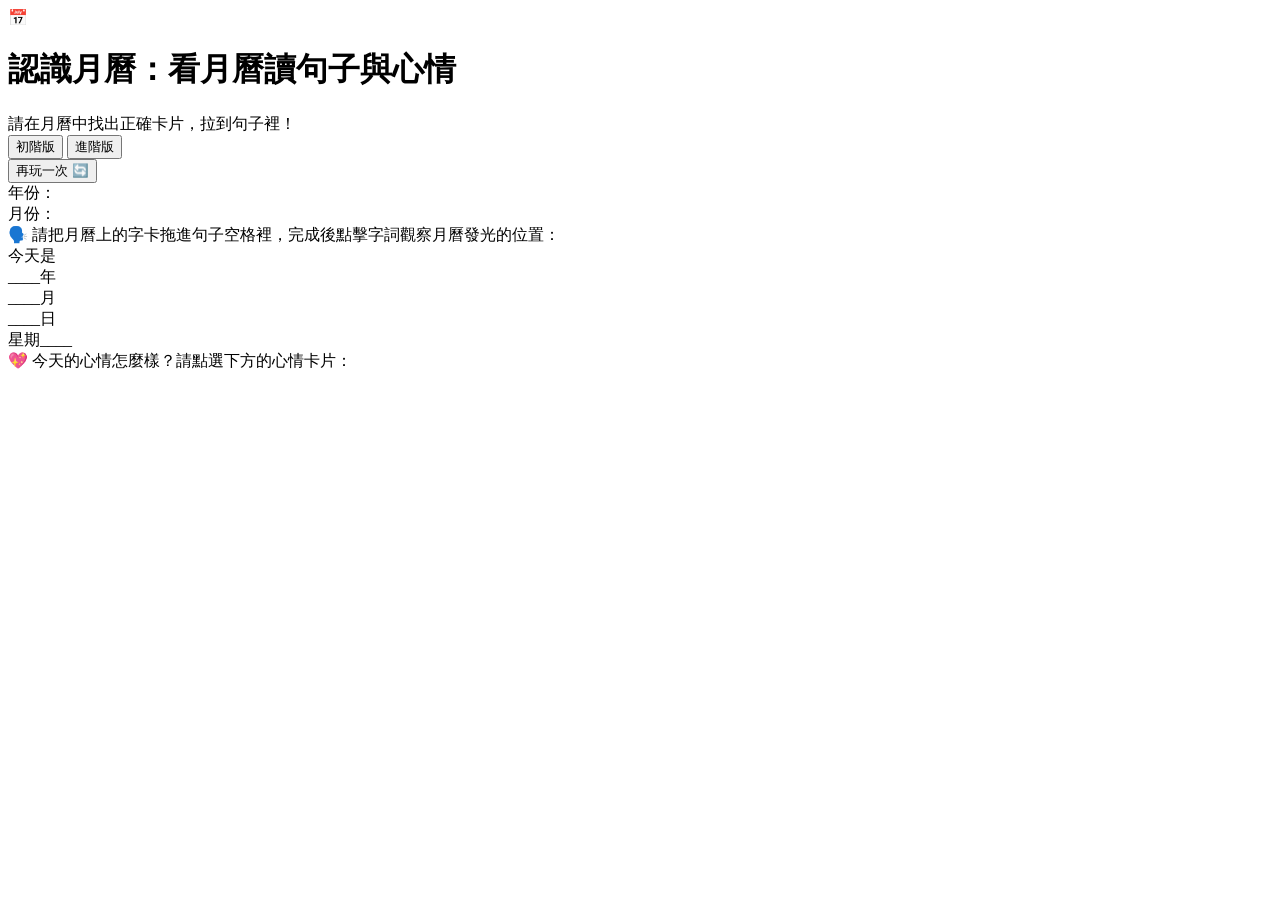
==== commit ddc87ead: "Update index.html" ====
--- a/index.html
+++ b/index.html
@@ -3,7 +3,7 @@
 <head>
   <meta charset="UTF-8">
   <meta name="viewport" content="width=device-width, initial-scale=1.0, maximum-scale=1.0, user-scalable=no">
-  <title>認識月曆與心情 - 日曆小管家</title>
+  <title>認識月曆</title>
   <link rel="stylesheet" href="style.css">
 </head>
 <body>
@@ -51,7 +51,7 @@
         <!-- 句子填空列 (放大25%) -->
         <div class="sentence-box">
           <div class="sentence-guide" id="sentence-guide-txt">
-            🗣️ 請把月曆上的字卡拖進句子空格裡，完成後點擊字詞觀察月曆發光：
+            🗣️ 請把月曆上的字卡拖進句子空格裡，完成後點擊字詞觀察月曆發光的位置：
           </div>
           <div class="sentence-row">
             <span class="sentence-prefix">今天是</span>
--- a/style.css
+++ b/style.css
@@ -1,44 +1,393 @@
-/* 全域基本重設：防止手機滾動與縮放破版 */
-* {
-  box-sizing: border-box;
-  -webkit-touch-callout: none;
-  -webkit-user-select: none;
-  user-select: none;
-}
-
-html, body {
-  margin: 0;
-  padding: 0;
-  width: 100vw;
-  height: 100vh;
-  overflow: hidden; /* 防止捲軸出現 */
-  background-color: #2b3a42; /* 外圍底色 (黑色或呼應背景色均可) */
-}
-
-/* 外層縮放容器：滿版且彈性置中 */
-.game-scaler {
-  width: 100vw;
-  height: 100vh;
-  display: flex;
-  align-items: center;
-  justify-content: center;
-  overflow: hidden;
-  position: relative;
-}
-
-/* 遊戲主視窗：固定基準大小 (1200 x 750) 並保持原點置中縮放 */
-.game-container {
-  width: 1200px;
-  height: 750px;
-  min-width: 1200px;
-  min-height: 750px;
-  max-width: 1200px;
-  max-height: 750px;
-  transform-origin: center center;
-  position: relative;
-  background-color: #f7fafc; /* 原有背景色 */
-  border-radius: 16px;
-  box-shadow: 0 10px 30px rgba(0, 0, 0, 0.35);
-  display: flex;
-  flex-direction: column;
-}
+/**
+ * 認識月曆與心情 - SEN 幼兒互動遊戲
+ * 特色：點選心情直接呈現（免拉放）、未選中卡片變淡灰、月曆當天同步顯示、句子點擊精準發光
+ */
+
+const WEEKDAYS = ['星期日', '星期一', '星期二', '星期三', '星期四', '星期五', '星期六'];
+
+// 當天真實系統時間
+function getTodayInfo() {
+  const now = new Date();
+  return {
+    year: now.getFullYear(),
+    month: now.getMonth() + 1,
+    day: now.getDate(),
+    weekday: WEEKDAYS[now.getDay()],
+    dayIdx: now.getDay()
+  };
+}
+
+let today = getTodayInfo();
+let currentMode = 'easy'; // 'easy' 或 'hard'
+
+let state = {
+  dateMatched: { year: false, month: false, day: false, weekday: false },
+  selectedCardId: null,
+  isDateStepFinished: false,
+  selectedMood: null
+};
+
+// DOM 元素引用
+const container = document.querySelector('.game-container');
+const feedbackBanner = document.getElementById('feedback-banner');
+const cardYear = document.getElementById('card-year');
+const cardMonth = document.getElementById('card-month');
+const calGrid = document.getElementById('cal-grid');
+const moodSection = document.getElementById('mood-section');
+const moodDeck = document.getElementById('mood-deck');
+const moodPromptTitle = document.getElementById('mood-prompt-title');
+const btnRestart = document.getElementById('btn-restart');
+const btnModeEasy = document.getElementById('btn-mode-easy');
+const btnModeHard = document.getElementById('btn-mode-hard');
+
+// 正向教育回饋提示列
+function notifyFeedback(text, type = 'normal') {
+  feedbackBanner.textContent = text;
+  feedbackBanner.className = 'feedback-banner';
+  if (type === 'try-again') feedbackBanner.classList.add('try-again');
+  if (type === 'success') feedbackBanner.classList.add('step-correct');
+}
+
+// 建立月曆板
+function renderCalendarPlate() {
+  cardYear.textContent = `${today.year}年`;
+  cardMonth.textContent = `${today.month}月`;
+  cardYear.className = 'source-card card-year';
+  cardMonth.className = 'source-card card-month';
+
+  bindUniversalDrag(cardYear, handleDateMatch);
+  bindUniversalDrag(cardMonth, handleDateMatch);
+
+  calGrid.innerHTML = '';
+
+  // 星期標題
+  WEEKDAYS.forEach((w, idx) => {
+    if (idx === today.dayIdx) {
+      const wCard = document.createElement('div');
+      wCard.className = 'source-card card-weekday';
+      wCard.id = 'card-weekday';
+      wCard.setAttribute('data-type', 'weekday');
+      wCard.textContent = w;
+      if (state.dateMatched.weekday) {
+        wCard.classList.add('placed');
+      }
+      bindUniversalDrag(wCard, handleDateMatch);
+      calGrid.appendChild(wCard);
+    } else {
+      const wCell = document.createElement('div');
+      wCell.className = 'grid-cell week-header';
+      wCell.textContent = w;
+      calGrid.appendChild(wCell);
+    }
+  });
+
+  const firstDayOfWeek = new Date(today.year, today.month - 1, 1).getDay();
+  const daysInMonth = new Date(today.year, today.month, 0).getDate();
+
+  for (let b = 0; b < firstDayOfWeek; b++) {
+    const blank = document.createElement('div');
+    blank.className = 'grid-cell';
+    calGrid.appendChild(blank);
+  }
+
+  // 日期格
+  for (let d = 1; d <= daysInMonth; d++) {
+    if (d === today.day) {
+      if (!state.isDateStepFinished) {
+        // 第一階段：可拖曳日期卡
+        const dayCard = document.createElement('div');
+        dayCard.className = 'source-card card-day';
+        dayCard.id = 'card-day';
+        dayCard.setAttribute('data-type', 'day');
+        dayCard.textContent = `${d}日`;
+        if (state.dateMatched.day) {
+          dayCard.classList.add('placed');
+        }
+        bindUniversalDrag(dayCard, handleDateMatch);
+        calGrid.appendChild(dayCard);
+      } else {
+        // 第二階段：當天格子直接同步顯示心情
+        const targetCell = document.createElement('div');
+        targetCell.className = 'grid-cell today-slot';
+        targetCell.id = 'today-mood-slot';
+        targetCell.setAttribute('data-day', d);
+
+        if (state.selectedMood) {
+          targetCell.classList.add('mood-filled');
+          targetCell.innerHTML = `<span>${d}日</span><span style="font-size:1.8rem">${state.selectedMood.emoji}</span>`;
+        } else {
+          targetCell.innerHTML = `<span>${d}日</span><small>今天</small>`;
+        }
+        calGrid.appendChild(targetCell);
+      }
+    } else {
+      const dCell = document.createElement('div');
+      dCell.className = 'grid-cell';
+      dCell.textContent = d;
+      calGrid.appendChild(dCell);
+    }
+  }
+}
+
+// 支援第一階段「拖曳與點擊」字卡
+function bindUniversalDrag(element, onDropCallback) {
+  let touchStartX = 0;
+  let touchStartY = 0;
+  let isDragging = false;
+
+  element.onclick = () => {
+    if (isDragging || element.classList.contains('placed')) return;
+    document.querySelectorAll('.source-card').forEach(c => c.classList.remove('selected-tap'));
+    element.classList.add('selected-tap');
+    state.selectedCardId = element.id;
+    notifyFeedback(`選好囉！請點選目標空格放進去！`);
+  };
+
+  element.ontouchstart = (e) => {
+    if (element.classList.contains('placed')) return;
+    isDragging = false;
+    const t = e.touches[0];
+    touchStartX = t.clientX;
+    touchStartY = t.clientY;
+    element.classList.add('dragging');
+  };
+
+  element.ontouchmove = (e) => {
+    if (element.classList.contains('placed')) return;
+    const t = e.touches[0];
+    if (Math.abs(t.clientX - touchStartX) > 8 || Math.abs(t.clientY - touchStartY) > 8) {
+      isDragging = true;
+    }
+    element.style.position = 'fixed';
+    element.style.left = `${t.clientX - 50}px`;
+    element.style.top = `${t.clientY - 30}px`;
+    element.style.zIndex = '1000';
+  };
+
+  element.ontouchend = (e) => {
+    if (element.classList.contains('placed')) return;
+    element.classList.remove('dragging');
+    const t = e.changedTouches[0];
+    element.style.position = '';
+    element.style.left = '';
+    element.style.top = '';
+    element.style.zIndex = '';
+
+    const hitEl = document.elementFromPoint(t.clientX, t.clientY);
+    const dropTarget = hitEl ? hitEl.closest('.sentence-slot') : null;
+
+    if (dropTarget) {
+      onDropCallback(element, dropTarget);
+    }
+    setTimeout(() => { isDragging = false; }, 50);
+  };
+}
+
+// 監聽句子填空空格點選
+function setupSentenceSlots() {
+  document.querySelectorAll('.sentence-slot').forEach(slot => {
+    slot.onclick = () => {
+      const slotType = slot.getAttribute('data-type');
+      if (slot.classList.contains('filled')) {
+        flashCalendarSource(slotType);
+        return;
+      }
+
+      if (state.selectedCardId) {
+        const card = document.getElementById(state.selectedCardId);
+        if (card && card.classList.contains('source-card')) {
+          handleDateMatch(card, slot);
+        }
+      }
+    };
+    slot.ondragover = (e) => e.preventDefault();
+  });
+}
+
+// 配對判定 (月曆 -> 句子)
+function handleDateMatch(card, slot) {
+  const cardType = card.getAttribute('data-type');
+  const slotType = slot.getAttribute('data-type');
+
+  if (cardType === slotType) {
+    slot.textContent = card.textContent;
+    slot.classList.add('filled');
+    card.classList.add('placed');
+    state.dateMatched[cardType] = true;
+    state.selectedCardId = null;
+
+    notifyFeedback(`好棒的觀察！成功把「${card.textContent}」放進句子裡！`, 'success');
+    flashCalendarSource(cardType);
+    checkDateStepComplete();
+  } else {
+    notifyFeedback('欣賞你努力、再試一次', 'try-again');
+    if (state.selectedCardId) {
+      card.classList.remove('selected-tap');
+      state.selectedCardId = null;
+    }
+  }
+}
+
+// 點擊句子時，月曆中對應卡片同步發光
+function flashCalendarSource(type) {
+  let targetEl = null;
+
+  if (type === 'year') {
+    targetEl = document.getElementById('card-year');
+  } else if (type === 'month') {
+    targetEl = document.getElementById('card-month');
+  } else if (type === 'day') {
+    targetEl = document.getElementById('card-day') || document.getElementById('today-mood-slot');
+  } else if (type === 'weekday') {
+    targetEl = document.getElementById('card-weekday');
+  }
+
+  if (targetEl) {
+    document.querySelectorAll('.source-card, .grid-cell').forEach(el => {
+      el.classList.remove('flash-focus');
+    });
+
+    targetEl.classList.add('flash-focus');
+    setTimeout(() => {
+      targetEl.classList.remove('flash-focus');
+    }, 1800);
+  }
+}
+
+// 句子完成 -> 開啟心情選取
+function checkDateStepComplete() {
+  const isAll = Object.values(state.dateMatched).every(Boolean);
+  if (isAll) {
+    state.isDateStepFinished = true;
+    document.getElementById('sentence-guide-txt').textContent = '🗣️ 太棒了！請讀一讀句子，點擊「年、月、日、星期」觀察月曆哪裡在發光：';
+    notifyFeedback('太棒了！句子填好囉！現在請點選今天的心情！', 'success');
+
+    moodSection.classList.remove('hidden');
+    renderCalendarPlate();
+    renderMoodDeck();
+  }
+}
+
+// ===================================================
+// 心情選取互動核心：無需拖曳，直接點選切換
+// ===================================================
+function renderMoodDeck() {
+  moodDeck.innerHTML = '';
+
+  const easyMoods = [
+    { id: 'm-happy', emoji: '😊', label: '開心' },
+    { id: 'm-sad', emoji: '😢', label: '傷心' },
+    { id: 'm-angry', emoji: '😡', label: '生氣' },
+    { id: 'm-scared', emoji: '😨', label: '害怕' }
+  ];
+
+  const advancedMoods = [
+    ...easyMoods,
+    { id: 'm-disappointed', emoji: '😞', label: '失望' },
+    { id: 'm-nervous', emoji: '😬', label: '緊張' },
+    { id: 'm-excited', emoji: '🤩', label: '興奮' },
+    { id: 'm-worried', emoji: '😟', label: '擔心' }
+  ];
+
+  const list = currentMode === 'easy' ? easyMoods : advancedMoods;
+
+  list.forEach(m => {
+    const card = document.createElement('div');
+    card.className = 'mood-card';
+    card.id = m.id;
+    card.setAttribute('data-emoji', m.emoji);
+    card.setAttribute('data-label', m.label);
+    card.innerHTML = `<span class="mood-emoji">${m.emoji}</span><span>${m.label}</span>`;
+
+    // 幼兒點擊心情卡片即完成選取
+    card.onclick = () => handleMoodSelect(m, card);
+
+    moodDeck.appendChild(card);
+  });
+}
+
+// 處理心情點選邏輯
+function handleMoodSelect(moodData, clickedCard) {
+  state.selectedMood = moodData;
+
+  // 1. 下方卡片視覺切換：被選中的高亮，其餘變淡灰色
+  document.querySelectorAll('.mood-card').forEach(card => {
+    if (card.id === clickedCard.id) {
+      card.classList.remove('dimmed');
+      card.classList.add('selected-active');
+    } else {
+      card.classList.remove('selected-active');
+      card.classList.add('dimmed');
+    }
+  });
+
+  // 2. 同時於當天的月曆格子中顯示心情卡片
+  const todaySlot = document.getElementById('today-mood-slot');
+  if (todaySlot) {
+    todaySlot.classList.add('mood-filled');
+    todaySlot.innerHTML = `<span>${today.day}日</span><span style="font-size:1.8rem">${moodData.emoji}</span>`;
+  }
+
+  // 3. 更新提示引導與正向肯定，完整保留畫面讓幼兒分享
+  moodPromptTitle.textContent = `💖 今天的心情是「${moodData.label} ${moodData.emoji}」！請小朋友和大家分享一下原因吧：`;
+  notifyFeedback(`太棒了！今天的心情是「${moodData.label}」！你做得非常好！`, 'success');
+}
+
+// 重啟遊戲
+function resetGameFull() {
+  today = getTodayInfo();
+  state = {
+    dateMatched: { year: false, month: false, day: false, weekday: false },
+    selectedCardId: null,
+    isDateStepFinished: false,
+    selectedMood: null
+  };
+
+  document.getElementById('target-year').textContent = '____年';
+  document.getElementById('target-month').textContent = '____月';
+  document.getElementById('target-day').textContent = '____日';
+  document.getElementById('target-weekday').textContent = '星期____';
+
+  document.querySelectorAll('.sentence-slot').forEach(s => {
+    s.classList.remove('filled');
+  });
+
+  document.getElementById('sentence-guide-txt').textContent = '🗣️ 請把月曆上的字卡拖進句子空格裡，完成後點擊字詞觀察月曆發光：';
+  moodPromptTitle.textContent = '💖 今天的心情怎麼樣？請點選下方的心情卡片：';
+  moodSection.classList.add('hidden');
+  moodDeck.innerHTML = '';
+
+  notifyFeedback('請在月曆中找出正確卡片，拉到句子裡！');
+
+  if (currentMode === 'easy') {
+    container.classList.add('easy-mode');
+  } else {
+    container.classList.remove('easy-mode');
+  }
+
+  renderCalendarPlate();
+  setupSentenceSlots();
+}
+
+// 難度切換
+btnModeEasy.onclick = () => {
+  currentMode = 'easy';
+  btnModeEasy.classList.add('active');
+  btnModeHard.classList.remove('active');
+  resetGameFull();
+};
+
+btnModeHard.onclick = () => {
+  currentMode = 'hard';
+  btnModeHard.classList.add('active');
+  btnModeEasy.classList.remove('active');
+  resetGameFull();
+};
+
+// 頂部常駐按鈕
+btnRestart.onclick = resetGameFull;
+
+// 程式開局啟動
+container.classList.add('easy-mode');
+renderCalendarPlate();
+setupSentenceSlots();
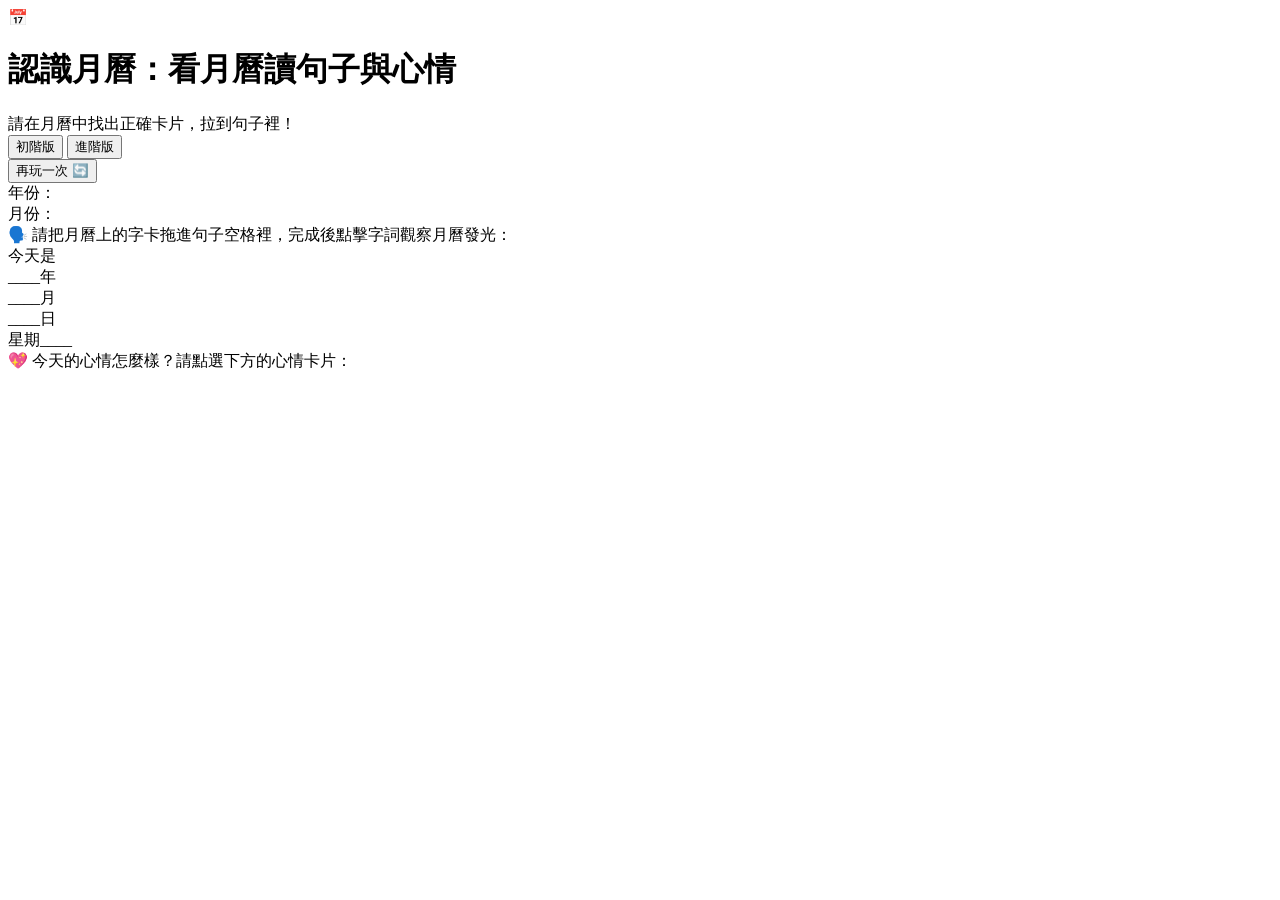
==== commit cd569658: "Update index.html" ====
--- a/index.html
+++ b/index.html
@@ -3,7 +3,7 @@
 <head>
   <meta charset="UTF-8">
   <meta name="viewport" content="width=device-width, initial-scale=1.0, maximum-scale=1.0, user-scalable=no">
-  <title>認識月曆</title>
+  <title>認識月曆與心情 - 日曆小管家</title>
   <link rel="stylesheet" href="style.css">
 </head>
 <body>
@@ -51,7 +51,7 @@
         <!-- 句子填空列 (放大25%) -->
         <div class="sentence-box">
           <div class="sentence-guide" id="sentence-guide-txt">
-            🗣️ 請把月曆上的字卡拖進句子空格裡，完成後點擊字詞觀察月曆發光的位置：
+            🗣️ 請把月曆上的字卡拖進句子空格裡，完成後點擊字詞觀察月曆發光：
           </div>
           <div class="sentence-row">
             <span class="sentence-prefix">今天是</span>
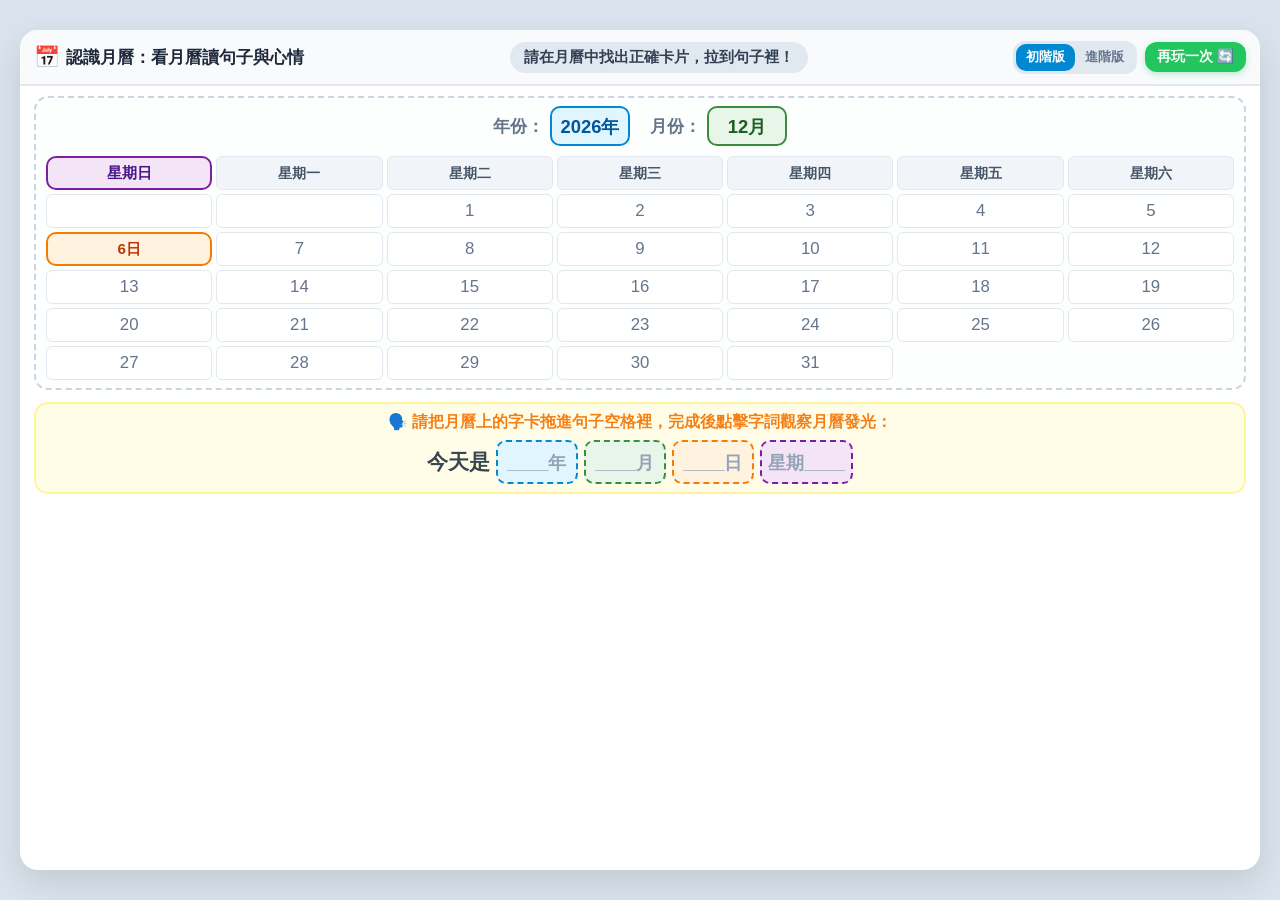
==== commit b2856baa: "Update index.html" ====
--- a/index.html
+++ b/index.html
@@ -4,7 +4,7 @@
   <meta charset="UTF-8">
   <meta name="viewport" content="width=device-width, initial-scale=1.0, maximum-scale=1.0, user-scalable=no">
   <title>認識月曆與心情 - 日曆小管家</title>
-  <link rel="stylesheet" href="style.css">
+  <link rel="stylesheet" href="style.css?v=2">
 </head>
 <body>
   <div class="game-container">
--- a/style.css
+++ b/style.css
@@ -1,393 +1,477 @@
-/**
- * 認識月曆與心情 - SEN 幼兒互動遊戲
- * 特色：點選心情直接呈現（免拉放）、未選中卡片變淡灰、月曆當天同步顯示、句子點擊精準發光
- */
-
-const WEEKDAYS = ['星期日', '星期一', '星期二', '星期三', '星期四', '星期五', '星期六'];
-
-// 當天真實系統時間
-function getTodayInfo() {
-  const now = new Date();
-  return {
-    year: now.getFullYear(),
-    month: now.getMonth() + 1,
-    day: now.getDate(),
-    weekday: WEEKDAYS[now.getDay()],
-    dayIdx: now.getDay()
-  };
-}
-
-let today = getTodayInfo();
-let currentMode = 'easy'; // 'easy' 或 'hard'
-
-let state = {
-  dateMatched: { year: false, month: false, day: false, weekday: false },
-  selectedCardId: null,
-  isDateStepFinished: false,
-  selectedMood: null
-};
-
-// DOM 元素引用
-const container = document.querySelector('.game-container');
-const feedbackBanner = document.getElementById('feedback-banner');
-const cardYear = document.getElementById('card-year');
-const cardMonth = document.getElementById('card-month');
-const calGrid = document.getElementById('cal-grid');
-const moodSection = document.getElementById('mood-section');
-const moodDeck = document.getElementById('mood-deck');
-const moodPromptTitle = document.getElementById('mood-prompt-title');
-const btnRestart = document.getElementById('btn-restart');
-const btnModeEasy = document.getElementById('btn-mode-easy');
-const btnModeHard = document.getElementById('btn-mode-hard');
-
-// 正向教育回饋提示列
-function notifyFeedback(text, type = 'normal') {
-  feedbackBanner.textContent = text;
-  feedbackBanner.className = 'feedback-banner';
-  if (type === 'try-again') feedbackBanner.classList.add('try-again');
-  if (type === 'success') feedbackBanner.classList.add('step-correct');
-}
-
-// 建立月曆板
-function renderCalendarPlate() {
-  cardYear.textContent = `${today.year}年`;
-  cardMonth.textContent = `${today.month}月`;
-  cardYear.className = 'source-card card-year';
-  cardMonth.className = 'source-card card-month';
-
-  bindUniversalDrag(cardYear, handleDateMatch);
-  bindUniversalDrag(cardMonth, handleDateMatch);
-
-  calGrid.innerHTML = '';
-
-  // 星期標題
-  WEEKDAYS.forEach((w, idx) => {
-    if (idx === today.dayIdx) {
-      const wCard = document.createElement('div');
-      wCard.className = 'source-card card-weekday';
-      wCard.id = 'card-weekday';
-      wCard.setAttribute('data-type', 'weekday');
-      wCard.textContent = w;
-      if (state.dateMatched.weekday) {
-        wCard.classList.add('placed');
-      }
-      bindUniversalDrag(wCard, handleDateMatch);
-      calGrid.appendChild(wCard);
-    } else {
-      const wCell = document.createElement('div');
-      wCell.className = 'grid-cell week-header';
-      wCell.textContent = w;
-      calGrid.appendChild(wCell);
-    }
-  });
-
-  const firstDayOfWeek = new Date(today.year, today.month - 1, 1).getDay();
-  const daysInMonth = new Date(today.year, today.month, 0).getDate();
-
-  for (let b = 0; b < firstDayOfWeek; b++) {
-    const blank = document.createElement('div');
-    blank.className = 'grid-cell';
-    calGrid.appendChild(blank);
-  }
-
-  // 日期格
-  for (let d = 1; d <= daysInMonth; d++) {
-    if (d === today.day) {
-      if (!state.isDateStepFinished) {
-        // 第一階段：可拖曳日期卡
-        const dayCard = document.createElement('div');
-        dayCard.className = 'source-card card-day';
-        dayCard.id = 'card-day';
-        dayCard.setAttribute('data-type', 'day');
-        dayCard.textContent = `${d}日`;
-        if (state.dateMatched.day) {
-          dayCard.classList.add('placed');
-        }
-        bindUniversalDrag(dayCard, handleDateMatch);
-        calGrid.appendChild(dayCard);
-      } else {
-        // 第二階段：當天格子直接同步顯示心情
-        const targetCell = document.createElement('div');
-        targetCell.className = 'grid-cell today-slot';
-        targetCell.id = 'today-mood-slot';
-        targetCell.setAttribute('data-day', d);
-
-        if (state.selectedMood) {
-          targetCell.classList.add('mood-filled');
-          targetCell.innerHTML = `<span>${d}日</span><span style="font-size:1.8rem">${state.selectedMood.emoji}</span>`;
-        } else {
-          targetCell.innerHTML = `<span>${d}日</span><small>今天</small>`;
-        }
-        calGrid.appendChild(targetCell);
-      }
-    } else {
-      const dCell = document.createElement('div');
-      dCell.className = 'grid-cell';
-      dCell.textContent = d;
-      calGrid.appendChild(dCell);
-    }
-  }
-}
-
-// 支援第一階段「拖曳與點擊」字卡
-function bindUniversalDrag(element, onDropCallback) {
-  let touchStartX = 0;
-  let touchStartY = 0;
-  let isDragging = false;
-
-  element.onclick = () => {
-    if (isDragging || element.classList.contains('placed')) return;
-    document.querySelectorAll('.source-card').forEach(c => c.classList.remove('selected-tap'));
-    element.classList.add('selected-tap');
-    state.selectedCardId = element.id;
-    notifyFeedback(`選好囉！請點選目標空格放進去！`);
-  };
-
-  element.ontouchstart = (e) => {
-    if (element.classList.contains('placed')) return;
-    isDragging = false;
-    const t = e.touches[0];
-    touchStartX = t.clientX;
-    touchStartY = t.clientY;
-    element.classList.add('dragging');
-  };
-
-  element.ontouchmove = (e) => {
-    if (element.classList.contains('placed')) return;
-    const t = e.touches[0];
-    if (Math.abs(t.clientX - touchStartX) > 8 || Math.abs(t.clientY - touchStartY) > 8) {
-      isDragging = true;
-    }
-    element.style.position = 'fixed';
-    element.style.left = `${t.clientX - 50}px`;
-    element.style.top = `${t.clientY - 30}px`;
-    element.style.zIndex = '1000';
-  };
-
-  element.ontouchend = (e) => {
-    if (element.classList.contains('placed')) return;
-    element.classList.remove('dragging');
-    const t = e.changedTouches[0];
-    element.style.position = '';
-    element.style.left = '';
-    element.style.top = '';
-    element.style.zIndex = '';
-
-    const hitEl = document.elementFromPoint(t.clientX, t.clientY);
-    const dropTarget = hitEl ? hitEl.closest('.sentence-slot') : null;
-
-    if (dropTarget) {
-      onDropCallback(element, dropTarget);
-    }
-    setTimeout(() => { isDragging = false; }, 50);
-  };
-}
-
-// 監聽句子填空空格點選
-function setupSentenceSlots() {
-  document.querySelectorAll('.sentence-slot').forEach(slot => {
-    slot.onclick = () => {
-      const slotType = slot.getAttribute('data-type');
-      if (slot.classList.contains('filled')) {
-        flashCalendarSource(slotType);
-        return;
-      }
-
-      if (state.selectedCardId) {
-        const card = document.getElementById(state.selectedCardId);
-        if (card && card.classList.contains('source-card')) {
-          handleDateMatch(card, slot);
-        }
-      }
-    };
-    slot.ondragover = (e) => e.preventDefault();
-  });
-}
-
-// 配對判定 (月曆 -> 句子)
-function handleDateMatch(card, slot) {
-  const cardType = card.getAttribute('data-type');
-  const slotType = slot.getAttribute('data-type');
-
-  if (cardType === slotType) {
-    slot.textContent = card.textContent;
-    slot.classList.add('filled');
-    card.classList.add('placed');
-    state.dateMatched[cardType] = true;
-    state.selectedCardId = null;
-
-    notifyFeedback(`好棒的觀察！成功把「${card.textContent}」放進句子裡！`, 'success');
-    flashCalendarSource(cardType);
-    checkDateStepComplete();
-  } else {
-    notifyFeedback('欣賞你努力、再試一次', 'try-again');
-    if (state.selectedCardId) {
-      card.classList.remove('selected-tap');
-      state.selectedCardId = null;
-    }
-  }
-}
-
-// 點擊句子時，月曆中對應卡片同步發光
-function flashCalendarSource(type) {
-  let targetEl = null;
-
-  if (type === 'year') {
-    targetEl = document.getElementById('card-year');
-  } else if (type === 'month') {
-    targetEl = document.getElementById('card-month');
-  } else if (type === 'day') {
-    targetEl = document.getElementById('card-day') || document.getElementById('today-mood-slot');
-  } else if (type === 'weekday') {
-    targetEl = document.getElementById('card-weekday');
-  }
-
-  if (targetEl) {
-    document.querySelectorAll('.source-card, .grid-cell').forEach(el => {
-      el.classList.remove('flash-focus');
-    });
-
-    targetEl.classList.add('flash-focus');
-    setTimeout(() => {
-      targetEl.classList.remove('flash-focus');
-    }, 1800);
-  }
-}
-
-// 句子完成 -> 開啟心情選取
-function checkDateStepComplete() {
-  const isAll = Object.values(state.dateMatched).every(Boolean);
-  if (isAll) {
-    state.isDateStepFinished = true;
-    document.getElementById('sentence-guide-txt').textContent = '🗣️ 太棒了！請讀一讀句子，點擊「年、月、日、星期」觀察月曆哪裡在發光：';
-    notifyFeedback('太棒了！句子填好囉！現在請點選今天的心情！', 'success');
-
-    moodSection.classList.remove('hidden');
-    renderCalendarPlate();
-    renderMoodDeck();
-  }
-}
-
-// ===================================================
-// 心情選取互動核心：無需拖曳，直接點選切換
-// ===================================================
-function renderMoodDeck() {
-  moodDeck.innerHTML = '';
-
-  const easyMoods = [
-    { id: 'm-happy', emoji: '😊', label: '開心' },
-    { id: 'm-sad', emoji: '😢', label: '傷心' },
-    { id: 'm-angry', emoji: '😡', label: '生氣' },
-    { id: 'm-scared', emoji: '😨', label: '害怕' }
-  ];
-
-  const advancedMoods = [
-    ...easyMoods,
-    { id: 'm-disappointed', emoji: '😞', label: '失望' },
-    { id: 'm-nervous', emoji: '😬', label: '緊張' },
-    { id: 'm-excited', emoji: '🤩', label: '興奮' },
-    { id: 'm-worried', emoji: '😟', label: '擔心' }
-  ];
-
-  const list = currentMode === 'easy' ? easyMoods : advancedMoods;
-
-  list.forEach(m => {
-    const card = document.createElement('div');
-    card.className = 'mood-card';
-    card.id = m.id;
-    card.setAttribute('data-emoji', m.emoji);
-    card.setAttribute('data-label', m.label);
-    card.innerHTML = `<span class="mood-emoji">${m.emoji}</span><span>${m.label}</span>`;
-
-    // 幼兒點擊心情卡片即完成選取
-    card.onclick = () => handleMoodSelect(m, card);
-
-    moodDeck.appendChild(card);
-  });
-}
-
-// 處理心情點選邏輯
-function handleMoodSelect(moodData, clickedCard) {
-  state.selectedMood = moodData;
-
-  // 1. 下方卡片視覺切換：被選中的高亮，其餘變淡灰色
-  document.querySelectorAll('.mood-card').forEach(card => {
-    if (card.id === clickedCard.id) {
-      card.classList.remove('dimmed');
-      card.classList.add('selected-active');
-    } else {
-      card.classList.remove('selected-active');
-      card.classList.add('dimmed');
-    }
-  });
-
-  // 2. 同時於當天的月曆格子中顯示心情卡片
-  const todaySlot = document.getElementById('today-mood-slot');
-  if (todaySlot) {
-    todaySlot.classList.add('mood-filled');
-    todaySlot.innerHTML = `<span>${today.day}日</span><span style="font-size:1.8rem">${moodData.emoji}</span>`;
-  }
-
-  // 3. 更新提示引導與正向肯定，完整保留畫面讓幼兒分享
-  moodPromptTitle.textContent = `💖 今天的心情是「${moodData.label} ${moodData.emoji}」！請小朋友和大家分享一下原因吧：`;
-  notifyFeedback(`太棒了！今天的心情是「${moodData.label}」！你做得非常好！`, 'success');
-}
-
-// 重啟遊戲
-function resetGameFull() {
-  today = getTodayInfo();
-  state = {
-    dateMatched: { year: false, month: false, day: false, weekday: false },
-    selectedCardId: null,
-    isDateStepFinished: false,
-    selectedMood: null
-  };
-
-  document.getElementById('target-year').textContent = '____年';
-  document.getElementById('target-month').textContent = '____月';
-  document.getElementById('target-day').textContent = '____日';
-  document.getElementById('target-weekday').textContent = '星期____';
-
-  document.querySelectorAll('.sentence-slot').forEach(s => {
-    s.classList.remove('filled');
-  });
-
-  document.getElementById('sentence-guide-txt').textContent = '🗣️ 請把月曆上的字卡拖進句子空格裡，完成後點擊字詞觀察月曆發光：';
-  moodPromptTitle.textContent = '💖 今天的心情怎麼樣？請點選下方的心情卡片：';
-  moodSection.classList.add('hidden');
-  moodDeck.innerHTML = '';
-
-  notifyFeedback('請在月曆中找出正確卡片，拉到句子裡！');
-
-  if (currentMode === 'easy') {
-    container.classList.add('easy-mode');
-  } else {
-    container.classList.remove('easy-mode');
-  }
-
-  renderCalendarPlate();
-  setupSentenceSlots();
-}
-
-// 難度切換
-btnModeEasy.onclick = () => {
-  currentMode = 'easy';
-  btnModeEasy.classList.add('active');
-  btnModeHard.classList.remove('active');
-  resetGameFull();
-};
-
-btnModeHard.onclick = () => {
-  currentMode = 'hard';
-  btnModeHard.classList.add('active');
-  btnModeEasy.classList.remove('active');
-  resetGameFull();
-};
-
-// 頂部常駐按鈕
-btnRestart.onclick = resetGameFull;
-
-// 程式開局啟動
-container.classList.add('easy-mode');
-renderCalendarPlate();
-setupSentenceSlots();
+* {
+  box-sizing: border-box;
+  margin: 0;
+  padding: 0;
+  user-select: none;
+  -webkit-user-select: none;
+  font-family: -apple-system, BlinkMacSystemFont, "PingFang TC", "Microsoft JhengHei", sans-serif;
+}
+
+:root {
+  --c-year-bg: #e1f5fe;
+  --c-year-border: #0288d1;
+  --c-year-txt: #01579b;
+
+  --c-month-bg: #e8f5e9;
+  --c-month-border: #388e3c;
+  --c-month-txt: #1b5e20;
+
+  --c-day-bg: #fff3e0;
+  --c-day-border: #f57c00;
+  --c-day-txt: #bf360c;
+
+  --c-weekday-bg: #f3e5f5;
+  --c-weekday-border: #7b1fa2;
+  --c-weekday-txt: #4a148c;
+}
+
+body {
+  background-color: #dbe4ee;
+  color: #2c3e50;
+  width: 100vw;
+  min-height: 100vh;
+  min-height: 100dvh;
+  display: flex;
+  justify-content: center;
+  align-items: center;
+  touch-action: manipulation;
+  overflow-x: hidden;
+}
+
+/* 主容器：支援 iPad 與 iPhone */
+.game-container {
+  width: 100vw;
+  max-width: 1240px;
+  background: #ffffff;
+  border-radius: 18px;
+  box-shadow: 0 12px 35px rgba(0, 0, 0, 0.12);
+  display: flex;
+  flex-direction: column;
+  overflow-y: auto; /* 允許手機小螢幕向下滾動查看心情區 */
+  -webkit-overflow-scrolling: touch;
+}
+
+/* 在平板/桌機橫向大螢幕時保持鎖定全螢幕 */
+@media (min-width: 769px) and (orientation: landscape) {
+  body {
+    height: 100vh;
+    overflow: hidden;
+  }
+  .game-container {
+    height: 100vh;
+    max-height: 840px;
+    overflow: hidden;
+  }
+}
+
+/* 頂部列 */
+.top-bar {
+  min-height: 56px;
+  background: #f8fafc;
+  border-bottom: 2px solid #e2e8f0;
+  display: flex;
+  align-items: center;
+  justify-content: space-between;
+  padding: 6px 14px;
+  flex-wrap: wrap;
+  gap: 8px;
+  position: sticky;
+  top: 0;
+  z-index: 200;
+}
+
+.header-title-wrap {
+  display: flex;
+  align-items: center;
+  gap: 6px;
+}
+
+.header-icon { font-size: 1.3rem; }
+.header-title { font-size: 1.05rem; color: #1e293b; }
+
+.feedback-banner {
+  font-size: 0.95rem;
+  font-weight: bold;
+  padding: 5px 14px;
+  border-radius: 16px;
+  background: #e2e8f0;
+  color: #334155;
+  transition: all 0.2s ease;
+  text-align: center;
+}
+
+.feedback-banner.try-again {
+  background: #ffebee;
+  color: #d32f2f;
+  border: 1.5px solid #ffcdd2;
+}
+
+.feedback-banner.step-correct {
+  background: #e8f5e9;
+  color: #2e7d32;
+  border: 1.5px solid #c8e6c9;
+}
+
+.header-actions {
+  display: flex;
+  align-items: center;
+  gap: 8px;
+}
+
+.mode-switch-wrap {
+  display: flex;
+  background: #e2e8f0;
+  border-radius: 12px;
+  padding: 3px;
+}
+
+.btn-mode {
+  border: none;
+  background: transparent;
+  padding: 5px 10px;
+  border-radius: 10px;
+  font-size: 0.8rem;
+  font-weight: bold;
+  color: #64748b;
+  cursor: pointer;
+}
+
+.btn-mode.active {
+  background: #0288d1;
+  color: #ffffff;
+}
+
+.btn-restart-top {
+  background: #22c55e;
+  color: white;
+  border: none;
+  font-size: 0.85rem;
+  font-weight: bold;
+  padding: 6px 12px;
+  border-radius: 12px;
+  cursor: pointer;
+  box-shadow: 0 2px 6px rgba(34, 197, 94, 0.3);
+  white-space: nowrap;
+}
+
+.btn-restart-top:active { transform: scale(0.95); }
+
+/* 主內容區域 */
+.main-content {
+  flex: 1;
+  display: flex;
+  flex-direction: column;
+  padding: 10px 14px;
+  gap: 12px;
+  padding-bottom: calc(20px + env(safe-area-inset-bottom, 0px));
+}
+
+/* 放大月曆 */
+.calendar-section {
+  background: #fdfefe;
+  border: 2px dashed #cbd5e1;
+  border-radius: 14px;
+  padding: 8px 10px;
+  display: flex;
+  flex-direction: column;
+}
+
+.calendar-plate {
+  display: flex;
+  flex-direction: column;
+  gap: 6px;
+}
+
+.cal-top-row {
+  display: flex;
+  justify-content: center;
+  align-items: center;
+  gap: 20px;
+}
+
+.cal-slot-item {
+  display: flex;
+  align-items: center;
+  gap: 6px;
+}
+
+.slot-label-text {
+  font-size: 1.05rem;
+  font-weight: bold;
+  color: #64748b;
+}
+
+.cal-grid {
+  display: grid;
+  grid-template-columns: repeat(7, 1fr);
+  gap: 4px;
+  margin-top: 4px;
+}
+
+.grid-cell {
+  background: #ffffff;
+  border: 1px solid #e2e8f0;
+  border-radius: 6px;
+  display: flex;
+  align-items: center;
+  justify-content: center;
+  font-size: 1.05rem;
+  color: #64748b;
+  min-height: 34px;
+  transition: all 0.2s;
+}
+
+.grid-cell.week-header {
+  background: #f1f5f9;
+  font-weight: bold;
+  color: #475569;
+  font-size: 0.88rem;
+  min-height: 28px;
+}
+
+/* 月曆待選字卡 */
+.source-card {
+  min-width: 80px;
+  min-height: 40px;
+  border: 2.5px solid #94a3b8;
+  background: #ffffff;
+  border-radius: 10px;
+  display: flex;
+  align-items: center;
+  justify-content: center;
+  font-size: 1.15rem;
+  font-weight: bold;
+  color: #1e293b;
+  cursor: grab;
+  touch-action: none;
+  padding: 2px 8px;
+  transition: all 0.2s ease;
+}
+
+.source-card.card-weekday, .source-card.card-day {
+  min-width: unset;
+  width: 100%;
+  height: 100%;
+  min-height: 34px;
+  font-size: 0.95rem;
+}
+
+.easy-mode .card-year { background: var(--c-year-bg); border-color: var(--c-year-border); color: var(--c-year-txt); }
+.easy-mode .card-month { background: var(--c-month-bg); border-color: var(--c-month-border); color: var(--c-month-txt); }
+.easy-mode .card-day { background: var(--c-day-bg); border-color: var(--c-day-border); color: var(--c-day-txt); }
+.easy-mode .card-weekday { background: var(--c-weekday-bg); border-color: var(--c-weekday-border); color: var(--c-weekday-txt); }
+
+.source-card:active, .source-card.dragging {
+  cursor: grabbing;
+  transform: scale(1.08);
+  opacity: 0.9;
+}
+
+.source-card.selected-tap { outline: 3px solid #ff9800; }
+.source-card.placed { opacity: 0.25; pointer-events: none; border-style: dashed; }
+
+/* 當天格子呈現心情 */
+.grid-cell.today-slot {
+  border: 2px solid #ff9800;
+  background: #fff8e1;
+  font-weight: bold;
+  color: #d84315;
+  flex-direction: column;
+}
+
+.grid-cell.today-slot.mood-filled {
+  border: 2px solid #4caf50;
+  background: #e8f5e9;
+  color: #2e7d32;
+}
+
+/* 高強度發光閃爍 */
+.flash-focus {
+  animation: pulseSlotHighlight 0.6s infinite alternate ease-in-out !important;
+  opacity: 1 !important;
+  z-index: 100 !important;
+  box-shadow: 0 0 16px #ff6d00, 0 0 28px #ffa000 !important;
+  border: 3px solid #ff6d00 !important;
+  background-color: #fff9c4 !important;
+  transform: scale(1.08) !important;
+}
+
+@keyframes pulseSlotHighlight {
+  0% { transform: scale(1.03); box-shadow: 0 0 10px #ff9800; }
+  100% { transform: scale(1.1); box-shadow: 0 0 20px #ff6d00, 0 0 30px #ffb300; }
+}
+
+/* 下方區域 */
+.bottom-section {
+  display: flex;
+  flex-direction: column;
+  gap: 10px;
+}
+
+/* 句子區域 */
+.sentence-box {
+  background: #fffde7;
+  border: 2px solid #fff59d;
+  border-radius: 14px;
+  padding: 8px 10px;
+  text-align: center;
+}
+
+.sentence-guide {
+  font-size: 0.98rem;
+  font-weight: bold;
+  color: #f57f17;
+  margin-bottom: 8px;
+  line-height: 1.3;
+}
+
+.sentence-row {
+  display: flex;
+  align-items: center;
+  justify-content: center;
+  gap: 6px;
+  flex-wrap: wrap;
+}
+
+.sentence-prefix {
+  font-size: 1.3rem;
+  font-weight: bold;
+  color: #37474f;
+}
+
+.sentence-slot {
+  min-width: 82px;
+  min-height: 44px;
+  border: 2px dashed #94a3b8;
+  background: #ffffff;
+  border-radius: 10px;
+  display: flex;
+  align-items: center;
+  justify-content: center;
+  font-size: 1.15rem;
+  font-weight: bold;
+  color: #94a3b8;
+  cursor: pointer;
+  padding: 0 6px;
+  transition: transform 0.15s;
+}
+
+.easy-mode #target-year { background: var(--c-year-bg); border-color: var(--c-year-border); }
+.easy-mode #target-month { background: var(--c-month-bg); border-color: var(--c-month-border); }
+.easy-mode #target-day { background: var(--c-day-bg); border-color: var(--c-day-border); }
+.easy-mode #target-weekday { background: var(--c-weekday-bg); border-color: var(--c-weekday-border); }
+
+.sentence-slot.filled {
+  border-style: solid;
+  border-width: 2.5px;
+  color: #1e293b !important;
+  background: #ffffff !important;
+}
+
+.sentence-slot.filled:active { transform: scale(0.95); }
+
+/* 心情互動區 */
+.mood-box {
+  background: #fdf2e9;
+  border: 2px solid #fed7aa;
+  border-radius: 14px;
+  padding: 10px 12px;
+  display: flex;
+  flex-direction: column;
+  align-items: center;
+  margin-bottom: 12px;
+}
+
+.mood-question {
+  font-size: 1.05rem;
+  font-weight: bold;
+  color: #c2410c;
+  margin-bottom: 8px;
+  text-align: center;
+}
+
+/* 心情卡片外層容器：強制 2 欄網格 */
+.mood-deck {
+  display: grid !important;
+  grid-template-columns: repeat(2, 1fr) !important; /* 一行兩張 */
+  gap: 10px !important;
+  width: 100% !important;
+  max-width: 320px !important; /* 限制寬度讓兩張並排更好看 */
+  margin: 0 auto !important;
+}
+
+/* 點擊式心情卡片 */
+.mood-card {
+  min-height: 48px;
+  background: #ffffff;
+  border: 2.5px solid #fdba74;
+  border-radius: 14px;
+  padding: 6px 10px;
+  display: flex !important;
+  align-items: center;
+  justify-content: center;
+  gap: 6px;
+  font-size: 1.15rem;
+  font-weight: bold;
+  color: #334155;
+  cursor: pointer;
+  box-shadow: 0 3px 8px rgba(0, 0, 0, 0.06);
+  transition: all 0.25s ease;
+  width: 100% !important;
+  box-sizing: border-box !important;
+}
+
+.mood-card .mood-emoji { font-size: 1.5rem; }
+.mood-card:active { transform: scale(0.95); }
+
+.mood-card.selected-active {
+  border: 3px solid #4caf50;
+  background: #e8f5e9;
+  color: #1b5e20;
+  transform: scale(1.05);
+  box-shadow: 0 4px 12px rgba(76, 175, 80, 0.3);
+}
+
+.mood-card.dimmed {
+  opacity: 0.25;
+  filter: grayscale(100%);
+  background: #f1f5f9;
+  border-color: #cbd5e1;
+  color: #94a3b8;
+  transform: scale(0.95);
+}
+
+.hidden { display: none !important; }
+
+/* 針對 iPhone / 直向螢幕的最佳化 (寬度小於 600px) */
+@media (max-width: 600px) {
+  .top-bar {
+    padding: 6px 10px;
+  }
+  .feedback-banner {
+    order: 3;
+    width: 100%;
+    font-size: 0.85rem;
+  }
+  .grid-cell {
+    font-size: 0.95rem;
+    min-height: 30px;
+  }
+  .grid-cell.week-header {
+    font-size: 0.75rem;
+    min-height: 24px;
+    padding: 1px;
+  }
+  .source-card.card-weekday {
+    font-size: 0.75rem;
+    padding: 0;
+  }
+  .sentence-slot {
+    min-width: 72px;
+    font-size: 1rem;
+    min-height: 40px;
+  }
+  .sentence-prefix {
+    font-size: 1.15rem;
+  }
+}
